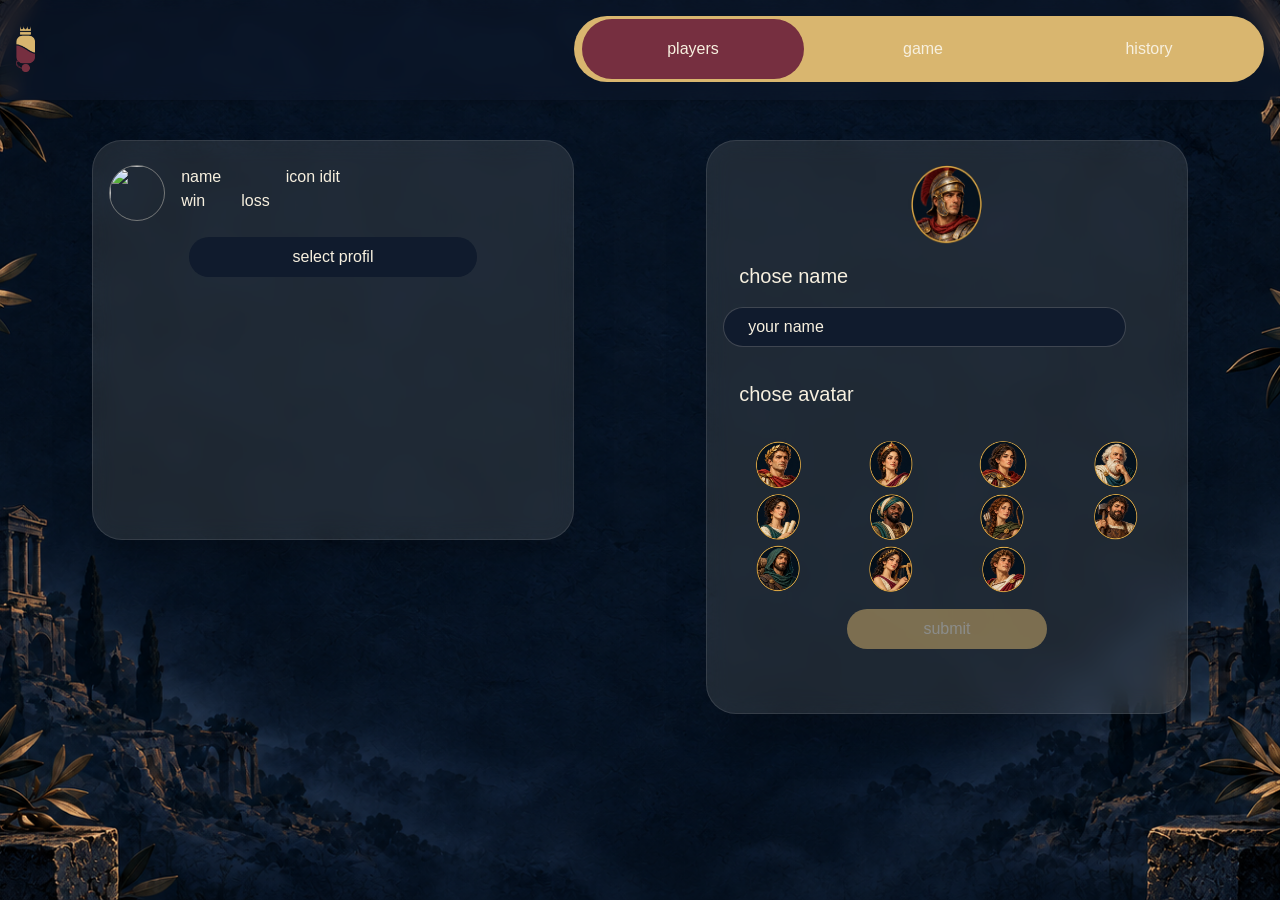
==== index.html @ c1ffbaa2 "feat/ submit active and desactive (add regix and valid form rulse Fixes #4)" ====
<!DOCTYPE html>
<html lang="en">

<head>
    <meta charset="UTF-8">
    <meta name="viewport" content="width=device-width, initial-scale=1.0">
    <title>EXE</title>
    <link href="./src/output.css" rel="stylesheet">
</head>

<body class="lg:bg-[url('/img/bg.png')]  bg-[url('/img/bgm.png')] min-h-screen bg-cover bg-center bg-no-repeat  ">
    <!-- <img src="./img/bg.png" alt=""> -->
    <!-- haider -->
    <header class="top-0 sticky z-50 ">
        <div class="bg-background/40  backdrop-blur border-white/20 shadow-lg w-full h-[70px] lg:h-[100px] pt-4 px-4 rounded-[10px]">
            <div class="mx-auto flex max-w-7xl flex-row items-center justify-center lg:justify-between  ">
                <img src="img/logo.png" width="19px">
                <nav
                    class=" hidden lg:flex  flex flex-row  w-[690px] h-[66px] bg-gold  rounded-full justify-between px-1 gap-1 text-cremi ">
                    <div class=" flex w-[222px] mx-auto   h-[60px]   my-auto bg-grouna rounded-full  ">
                        <p class="my-auto mx-auto  "> players </p>
                    </div>
                    <div class=" flex w-[222px] h-[60px]   my-auto   ">
                        <h1 class="my-auto mx-auto  "> game </h1>
                    </div>

                    <div class=" flex  w-[222px] h-[60px]   my-auto    ">
                        <h1 class="my-auto mx-auto  "> history </h1>

                    </div>
                </nav>

            </div>
        </div>
    </header>
    <!---------------------------------   nav mobile  ------------------------ -->
    <nav class="pt-4">
        <div
            class=" lg:hidden  flex flex-row   w-[90%] h-[66px]  bg-gold  rounded-full justify-between  mx-auto px-1 gap-1 text-cremi  ">

            <div class=" flex w-[32.17%] mx-auto   h-[60px]   my-auto   my-auto  bg-grouna rounded-full   ">
                <p class="my-auto mx-auto  "> players </p>
            </div>
            <div class=" flex w-[32.17%] h-[60px] ">
                <h1 class="my-auto mx-auto  "> game </h1>
            </div>

            <div class=" flex  w-[32.17%] h-[60px]   my-auto    ">
                <h1 class="my-auto mx-auto  "> history </h1>

            </div>
        </div>
    </nav>
    <main>



        <!-------------------------------  form and profiles ------------------->

       
        <div id="profile" class="grid grid-cols-1 lg:grid-cols-2 w-[95%] justify-items-center  mx-auto  pt-6 gap-3 ">
               <!-- -----------------------------profiles---------------------------- -->
                
               <div id="list_profile" class=" w-[80%] h-100   bg-cremi/10  backdrop-blur-md border border-white/10 border-shadow-lg shadow-2xl rounded-[30px] ">
                <article  id="profile-1">
                <div class="flex flex-row "> 
                    <div id="profile1" class="flex  justify-center px-4  pt-6 ">
                        <img src="#" class="w-14 h-14 rounded-full border border-cremi/40  ">
                        <div class=" text-cremi px-4">
                            <p id="profile_name"  class="">name</p>
                       

                            <div class="flex flex-wrap gap-9 ">
                                <button class=" ">win </button>
                                <button class="" >loss</button>
                            </div>

                        </div>
                        <div>
                            <button class="text-cremi">icon idit</button>
                        </div> 
                </div>
                   

                </div>
                <div class="pt-4">
                <div class="bg-background  flex flex-wrap justify-center text-cremi rounded-full w-[60%] h-10 mx-auto ">
                     <button data-id="profile1" >select profil</button>
                   </div>
                </div>
            </article>

               </div>
                <!------------------------------- adddd ------------------->
           
                <div  id="creation_profile"  class="  w-[80%]    bg-cremi/10  backdrop-blur-md border border-white/10 border-shadow-lg shadow-2xl  px-4 rounded-[30px] ">
                    <div id="img-plus" class="flex  justify-center  pt-6 ">
                        <img src="./img/avatar/avatar4.png" class="w-20 h-20 rounded-full ">
                    </div>
                    <div class="text-cremi text-bold text-[20px] px-4 pt-4">
                        <h1>chose name</h1>
                    </div>
                    <form>
                    <div id="form_creation" class="flex flex-col text-cremi pt-4 gap-4   ">
                        <div id="input_name" >
                        <input data-type="name" placeholder="your name "
                            class="border border-cremi/20 rounded-full  w-[90%] h-[40px] bg-background    px-6 ">
                            <p id="name_error_msg" class="text-red-400 px-6 "></p>
                        </div>
                   
                    <div class="text-cremi text-bold text-[20px] px-4 pt-4">
                        <h1>chose avatar</h1>
                    </div>
                 
                    <div id="icon" class=" grid  grid-cols-4 gap-1 pt-4 justify-items-center ">
                        <div data-imag="avatar1" >
                            <img src="./img/avatar/avatar 1.png" class="w-12 h-12 rounded-full   ">

                        </div>
                        <div  data-imag="avatar2" >
                            <img src="./img/avatar/avatar2.png" class="w-12 h-12 rounded-full   ">

                        </div>
                        <div  data-imag="avatar3">
                            <img src="./img/avatar/avatar3.png" class="w-12 h-12 rounded-full   ">

                        </div>
                        <div  data-imag="avatar4">
                            <img src="./img/avatar/avatar5.png" class="w-12 h-12 rounded-full   ">

                        </div>
                        <div  data-imag="avatar5">
                            <img  src="./img/avatar/avatar6.png" class="w-12 h-12 rounded-full   ">

                        </div>
                        <div  data-imag="avatar6">
                            <img src="./img/avatar/avatar7.png" class="w-12 h-12 rounded-full  ">

                        </div>
                        <div  data-imag="avatar7">
                            <img src="./img/avatar/avatar8.png" class="w-12 h-12 rounded-full   ">

                        </div>
                        <div  data-imag="avatar8">
                            <img src="./img/avatar/avatar9.png" class="w-12 h-12 rounded-full   ">

                        </div>
                        <div  data-imag="avatar9">
                            <img src="./img/avatar/avatar10.png" class="w-12 h-12 rounded-full   ">

                        </div>
                        <div  data-imag="avatar10">
                            <img src="./img/avatar/avatar11.png" class="w-12 h-12 rounded-full   ">

                        </div>
                        <div   data-imag="avatar12">
                            <img src="./img/avatar/avatar12.png" class="w-12 h-12 rounded-full   ">

                        </div>
                        </div>
                    
                         <button type="submit"  id ='submit_format_criation' disabled class="  bg-gold  w-[200px] h-10  text-cremi rounded-full  mx-auto  disabled:opacity-50 disabled:cursor-not-allowed " > submit</button>
                            </div>
                        </form>

                        <div class=" h-16 "> </div>
                    </div>
                </div>
             <script type="module" src="./main.js" ></script>
            
           
             
            











        </div>
        
























        </main>

</body>

</html>
---- src/output.css ----
/*! tailwindcss v4.3.3 | MIT License | https://tailwindcss.com */
@layer properties;
@layer theme, base, components, utilities;
@layer theme {
  :root, :host {
    --font-sans: -apple-system, BlinkMacSystemFont, "Segoe UI", Roboto, "Helvetica Neue",
      "Noto Sans", Arial, sans-serif, "Apple Color Emoji", "Segoe UI Emoji",
      "Segoe UI Symbol", "Noto Color Emoji";
    --font-mono: ui-monospace, SFMono-Regular, Menlo, Monaco, Consolas, "Liberation Mono",
      "Courier New", monospace;
    --color-red-400: oklch(70.4% 0.191 22.216);
    --color-white: #fff;
    --spacing: 0.25rem;
    --container-7xl: 80rem;
    --blur-md: 12px;
    --default-font-family: var(--font-sans);
    --default-mono-font-family: var(--font-mono);
    --color-background: #101B2D;
    --color-gold: #D9B66F;
    --color-cremi: #F7F0DF;
    --color-grouna: #762F40;
  }
}
@layer base {
  *, ::after, ::before, ::backdrop, ::file-selector-button {
    box-sizing: border-box;
    margin: 0;
    padding: 0;
    border: 0 solid;
  }
  html, :host {
    line-height: 1.5;
    -webkit-text-size-adjust: 100%;
    tab-size: 4;
    font-family: var(--default-font-family, -apple-system, BlinkMacSystemFont, "Segoe UI", Roboto, "Helvetica Neue", "Noto Sans", Arial, sans-serif, "Apple Color Emoji", "Segoe UI Emoji", "Segoe UI Symbol", "Noto Color Emoji");
    font-feature-settings: var(--default-font-feature-settings, normal);
    font-variation-settings: var(--default-font-variation-settings, normal);
    -webkit-tap-highlight-color: transparent;
  }
  hr {
    height: 0;
    color: inherit;
    border-top-width: 1px;
  }
  abbr:where([title]) {
    -webkit-text-decoration: underline dotted;
    text-decoration: underline dotted;
  }
  h1, h2, h3, h4, h5, h6 {
    font-size: inherit;
    font-weight: inherit;
  }
  a {
    color: inherit;
    -webkit-text-decoration: inherit;
    text-decoration: inherit;
  }
  b, strong {
    font-weight: bolder;
  }
  code, kbd, samp, pre {
    font-family: var(--default-mono-font-family, ui-monospace, SFMono-Regular, Menlo, Monaco, Consolas, "Liberation Mono", "Courier New", monospace);
    font-feature-settings: var(--default-mono-font-feature-settings, normal);
    font-variation-settings: var(--default-mono-font-variation-settings, normal);
    font-size: 1em;
  }
  small {
    font-size: 80%;
  }
  sub, sup {
    font-size: 75%;
    line-height: 0;
    position: relative;
    vertical-align: baseline;
  }
  sub {
    bottom: -0.25em;
  }
  sup {
    top: -0.5em;
  }
  table {
    text-indent: 0;
    border-color: inherit;
    border-collapse: collapse;
  }
  :-moz-focusring:where(:not(iframe)) {
    outline: auto;
  }
  progress {
    vertical-align: baseline;
  }
  summary {
    display: list-item;
  }
  ol, ul, menu {
    list-style: none;
  }
  img, svg, video, canvas, audio, iframe, embed, object {
    display: block;
    vertical-align: middle;
  }
  img, video {
    max-width: 100%;
    height: auto;
  }
  button, input, select, optgroup, textarea, ::file-selector-button {
    font: inherit;
    font-feature-settings: inherit;
    font-variation-settings: inherit;
    letter-spacing: inherit;
    color: inherit;
    border-radius: 0;
    background-color: transparent;
    opacity: 1;
  }
  :where(select:is([multiple], [size])) optgroup {
    font-weight: bolder;
  }
  :where(select:is([multiple], [size])) optgroup option {
    padding-inline-start: 20px;
  }
  ::file-selector-button {
    margin-inline-end: 4px;
  }
  ::placeholder {
    opacity: 1;
  }
  @supports (not (-webkit-appearance: -apple-pay-button))  or (contain-intrinsic-size: 1px) {
    ::placeholder {
      color: currentcolor;
      @supports (color: color-mix(in lab, red, red)) {
        color: color-mix(in oklab, currentcolor 50%, transparent);
      }
    }
  }
  textarea {
    resize: vertical;
  }
  ::-webkit-search-decoration {
    -webkit-appearance: none;
  }
  ::-webkit-date-and-time-value {
    min-height: 1lh;
    text-align: inherit;
  }
  ::-webkit-datetime-edit {
    display: inline-flex;
  }
  ::-webkit-datetime-edit-fields-wrapper {
    padding: 0;
  }
  ::-webkit-datetime-edit, ::-webkit-datetime-edit-year-field, ::-webkit-datetime-edit-month-field, ::-webkit-datetime-edit-day-field, ::-webkit-datetime-edit-hour-field, ::-webkit-datetime-edit-minute-field, ::-webkit-datetime-edit-second-field, ::-webkit-datetime-edit-millisecond-field, ::-webkit-datetime-edit-meridiem-field {
    padding-block: 0;
  }
  ::-webkit-calendar-picker-indicator {
    line-height: 1;
  }
  :-moz-ui-invalid {
    box-shadow: none;
  }
  button, input:where([type="button"], [type="reset"], [type="submit"]), ::file-selector-button {
    appearance: button;
  }
  ::-webkit-inner-spin-button, ::-webkit-outer-spin-button {
    height: auto;
  }
  [hidden]:where(:not([hidden="until-found"])) {
    display: none !important;
  }
}
@layer utilities {
  .relative {
    position: relative;
  }
  .sticky {
    position: sticky;
  }
  .top-0 {
    top: 0px;
  }
  .z-50 {
    z-index: 50;
  }
  .m-auto {
    margin: auto;
  }
  .mx-auto {
    margin-inline: auto;
  }
  .my-auto {
    margin-block: auto;
  }
  .block {
    display: block;
  }
  .flex {
    display: flex;
  }
  .grid {
    display: grid;
  }
  .hidden {
    display: none;
  }
  .table {
    display: table;
  }
  .h-2 {
    height: calc(var(--spacing) * 2);
  }
  .h-10 {
    height: calc(var(--spacing) * 10);
  }
  .h-12 {
    height: calc(var(--spacing) * 12);
  }
  .h-13 {
    height: calc(var(--spacing) * 13);
  }
  .h-14 {
    height: calc(var(--spacing) * 14);
  }
  .h-15 {
    height: calc(var(--spacing) * 15);
  }
  .h-16 {
    height: calc(var(--spacing) * 16);
  }
  .h-20 {
    height: calc(var(--spacing) * 20);
  }
  .h-100 {
    height: calc(var(--spacing) * 100);
  }
  .h-\[6px\] {
    height: 6px;
  }
  .h-\[40px\] {
    height: 40px;
  }
  .h-\[60px\] {
    height: 60px;
  }
  .h-\[66px\] {
    height: 66px;
  }
  .h-\[70px\] {
    height: 70px;
  }
  .h-\[90\] {
    height: 90;
  }
  .h-\[90px\] {
    height: 90px;
  }
  .h-\[100\%\] {
    height: 100%;
  }
  .h-\[100\] {
    height: 100;
  }
  .h-\[100px\] {
    height: 100px;
  }
  .h-\[123px\] {
    height: 123px;
  }
  .h-\[px\] {
    height: px;
  }
  .min-h-\[40\%\] {
    min-height: 40%;
  }
  .min-h-\[40\] {
    min-height: 40;
  }
  .min-h-screen {
    min-height: 100vh;
  }
  .w-2 {
    width: calc(var(--spacing) * 2);
  }
  .w-3 {
    width: calc(var(--spacing) * 3);
  }
  .w-10 {
    width: calc(var(--spacing) * 10);
  }
  .w-12 {
    width: calc(var(--spacing) * 12);
  }
  .w-14 {
    width: calc(var(--spacing) * 14);
  }
  .w-20 {
    width: calc(var(--spacing) * 20);
  }
  .w-\[\%\] {
    width: %;
  }
  .w-\[2px\] {
    width: 2px;
  }
  .w-\[3px\] {
    width: 3px;
  }
  .w-\[9\%\] {
    width: 9%;
  }
  .w-\[9px\] {
    width: 9px;
  }
  .w-\[22px\] {
    width: 22px;
  }
  .w-\[23\.88\%\] {
    width: 23.88%;
  }
  .w-\[23\.88\] {
    width: 23.88;
  }
  .w-\[23\.88p\] {
    width: 23.88p;
  }
  .w-\[23\.88px\] {
    width: 23.88px;
  }
  .w-\[23\.px\] {
    width: 23.px;
  }
  .w-\[23px\] {
    width: 23px;
  }
  .w-\[32\,17\%\] {
    width: 32,17%;
  }
  .w-\[32\,17\\5\] {
    width: 32,17\5;
  }
  .w-\[32\,17px\] {
    width: 32,17px;
  }
  .w-\[32\,px\] {
    width: 32,px;
  }
  .w-\[32\.17\%\] {
    width: 32.17%;
  }
  .w-\[32px\] {
    width: 32px;
  }
  .w-\[60\%\] {
    width: 60%;
  }
  .w-\[60\] {
    width: 60;
  }
  .w-\[64\%\] {
    width: 64%;
  }
  .w-\[64\] {
    width: 64;
  }
  .w-\[70px\] {
    width: 70px;
  }
  .w-\[80\%\] {
    width: 80%;
  }
  .w-\[90\%\] {
    width: 90%;
  }
  .w-\[90\] {
    width: 90;
  }
  .w-\[90px\] {
    width: 90px;
  }
  .w-\[90x\] {
    width: 90x;
  }
  .w-\[95\%\] {
    width: 95%;
  }
  .w-\[95\] {
    width: 95;
  }
  .w-\[98\%\] {
    width: 98%;
  }
  .w-\[98\] {
    width: 98;
  }
  .w-\[98px\] {
    width: 98px;
  }
  .w-\[99\%\] {
    width: 99%;
  }
  .w-\[100px\] {
    width: 100px;
  }
  .w-\[200px\] {
    width: 200px;
  }
  .w-\[222px\] {
    width: 222px;
  }
  .w-\[225px\] {
    width: 225px;
  }
  .w-\[230px\] {
    width: 230px;
  }
  .w-\[300px\] {
    width: 300px;
  }
  .w-\[690px\] {
    width: 690px;
  }
  .w-\[900px\] {
    width: 900px;
  }
  .w-\[px\] {
    width: px;
  }
  .w-\[٣٥px\] {
    width: ٣٥px;
  }
  .w-full {
    width: 100%;
  }
  .w-px {
    width: 1px;
  }
  .max-w-7xl {
    max-width: var(--container-7xl);
  }
  .border-collapse {
    border-collapse: collapse;
  }
  .-translate-1 {
    --tw-translate-x: calc(var(--spacing) * -1);
    --tw-translate-y: calc(var(--spacing) * -1);
    translate: var(--tw-translate-x) var(--tw-translate-y);
  }
  .-translate-1\/2 {
    --tw-translate-x: calc(calc(1 / 2 * 100%) * -1);
    --tw-translate-y: calc(calc(1 / 2 * 100%) * -1);
    translate: var(--tw-translate-x) var(--tw-translate-y);
  }
  .-translate-1\/3 {
    --tw-translate-x: calc(calc(1 / 3 * 100%) * -1);
    --tw-translate-y: calc(calc(1 / 3 * 100%) * -1);
    translate: var(--tw-translate-x) var(--tw-translate-y);
  }
  .resize {
    resize: both;
  }
  .grid-cols-1 {
    grid-template-columns: repeat(1, minmax(0, 1fr));
  }
  .grid-cols-2 {
    grid-template-columns: repeat(2, minmax(0, 1fr));
  }
  .grid-cols-4 {
    grid-template-columns: repeat(4, minmax(0, 1fr));
  }
  .grid-cols-5 {
    grid-template-columns: repeat(5, minmax(0, 1fr));
  }
  .flex-col {
    flex-direction: column;
  }
  .flex-row {
    flex-direction: row;
  }
  .flex-wrap {
    flex-wrap: wrap;
  }
  .items-center {
    align-items: center;
  }
  .justify-between {
    justify-content: space-between;
  }
  .justify-center {
    justify-content: center;
  }
  .justify-items-center {
    justify-items: center;
  }
  .gap-1 {
    gap: var(--spacing);
  }
  .gap-2 {
    gap: calc(var(--spacing) * 2);
  }
  .gap-3 {
    gap: calc(var(--spacing) * 3);
  }
  .gap-4 {
    gap: calc(var(--spacing) * 4);
  }
  .gap-6 {
    gap: calc(var(--spacing) * 6);
  }
  .gap-8 {
    gap: calc(var(--spacing) * 8);
  }
  .gap-9 {
    gap: calc(var(--spacing) * 9);
  }
  .gap-12 {
    gap: calc(var(--spacing) * 12);
  }
  .gap-16 {
    gap: calc(var(--spacing) * 16);
  }
  .gap-23 {
    gap: calc(var(--spacing) * 23);
  }
  .gap-88 {
    gap: calc(var(--spacing) * 88);
  }
  .overflow-hidden {
    overflow: hidden;
  }
  .rounded {
    border-radius: 0.25rem;
  }
  .rounded-\[10px\] {
    border-radius: 10px;
  }
  .rounded-\[30px\] {
    border-radius: 30px;
  }
  .rounded-full {
    border-radius: calc(infinity * 1px);
  }
  .border {
    border-style: var(--tw-border-style);
    border-width: 1px;
  }
  .border-s {
    border-inline-start-style: var(--tw-border-style);
    border-inline-start-width: 1px;
  }
  .border-cremi {
    border-color: var(--color-cremi);
  }
  .border-cremi\/20 {
    border-color: color-mix(in srgb, #F7F0DF 20%, transparent);
    @supports (color: color-mix(in lab, red, red)) {
      border-color: color-mix(in oklab, var(--color-cremi) 20%, transparent);
    }
  }
  .border-cremi\/40 {
    border-color: color-mix(in srgb, #F7F0DF 40%, transparent);
    @supports (color: color-mix(in lab, red, red)) {
      border-color: color-mix(in oklab, var(--color-cremi) 40%, transparent);
    }
  }
  .border-white {
    border-color: var(--color-white);
  }
  .border-white\/10 {
    border-color: color-mix(in srgb, #fff 10%, transparent);
    @supports (color: color-mix(in lab, red, red)) {
      border-color: color-mix(in oklab, var(--color-white) 10%, transparent);
    }
  }
  .border-white\/20 {
    border-color: color-mix(in srgb, #fff 20%, transparent);
    @supports (color: color-mix(in lab, red, red)) {
      border-color: color-mix(in oklab, var(--color-white) 20%, transparent);
    }
  }
  .border-white\/40 {
    border-color: color-mix(in srgb, #fff 40%, transparent);
    @supports (color: color-mix(in lab, red, red)) {
      border-color: color-mix(in oklab, var(--color-white) 40%, transparent);
    }
  }
  .border-white\/70 {
    border-color: color-mix(in srgb, #fff 70%, transparent);
    @supports (color: color-mix(in lab, red, red)) {
      border-color: color-mix(in oklab, var(--color-white) 70%, transparent);
    }
  }
  .bg-\[url\] {
    background-color: url;
  }
  .bg-background {
    background-color: var(--color-background);
  }
  .bg-background\/0 {
    background-color: color-mix(in srgb, #101B2D 0%, transparent);
    @supports (color: color-mix(in lab, red, red)) {
      background-color: color-mix(in oklab, var(--color-background) 0%, transparent);
    }
  }
  .bg-background\/10 {
    background-color: color-mix(in srgb, #101B2D 10%, transparent);
    @supports (color: color-mix(in lab, red, red)) {
      background-color: color-mix(in oklab, var(--color-background) 10%, transparent);
    }
  }
  .bg-background\/40 {
    background-color: color-mix(in srgb, #101B2D 40%, transparent);
    @supports (color: color-mix(in lab, red, red)) {
      background-color: color-mix(in oklab, var(--color-background) 40%, transparent);
    }
  }
  .bg-background\/60 {
    background-color: color-mix(in srgb, #101B2D 60%, transparent);
    @supports (color: color-mix(in lab, red, red)) {
      background-color: color-mix(in oklab, var(--color-background) 60%, transparent);
    }
  }
  .bg-background\/80 {
    background-color: color-mix(in srgb, #101B2D 80%, transparent);
    @supports (color: color-mix(in lab, red, red)) {
      background-color: color-mix(in oklab, var(--color-background) 80%, transparent);
    }
  }
  .bg-background\/90 {
    background-color: color-mix(in srgb, #101B2D 90%, transparent);
    @supports (color: color-mix(in lab, red, red)) {
      background-color: color-mix(in oklab, var(--color-background) 90%, transparent);
    }
  }
  .bg-cremi {
    background-color: var(--color-cremi);
  }
  .bg-cremi\/0 {
    background-color: color-mix(in srgb, #F7F0DF 0%, transparent);
    @supports (color: color-mix(in lab, red, red)) {
      background-color: color-mix(in oklab, var(--color-cremi) 0%, transparent);
    }
  }
  .bg-cremi\/10 {
    background-color: color-mix(in srgb, #F7F0DF 10%, transparent);
    @supports (color: color-mix(in lab, red, red)) {
      background-color: color-mix(in oklab, var(--color-cremi) 10%, transparent);
    }
  }
  .bg-cremi\/20 {
    background-color: color-mix(in srgb, #F7F0DF 20%, transparent);
    @supports (color: color-mix(in lab, red, red)) {
      background-color: color-mix(in oklab, var(--color-cremi) 20%, transparent);
    }
  }
  .bg-cremi\/30 {
    background-color: color-mix(in srgb, #F7F0DF 30%, transparent);
    @supports (color: color-mix(in lab, red, red)) {
      background-color: color-mix(in oklab, var(--color-cremi) 30%, transparent);
    }
  }
  .bg-cremi\/40 {
    background-color: color-mix(in srgb, #F7F0DF 40%, transparent);
    @supports (color: color-mix(in lab, red, red)) {
      background-color: color-mix(in oklab, var(--color-cremi) 40%, transparent);
    }
  }
  .bg-cremi\/60 {
    background-color: color-mix(in srgb, #F7F0DF 60%, transparent);
    @supports (color: color-mix(in lab, red, red)) {
      background-color: color-mix(in oklab, var(--color-cremi) 60%, transparent);
    }
  }
  .bg-cremi\/80 {
    background-color: color-mix(in srgb, #F7F0DF 80%, transparent);
    @supports (color: color-mix(in lab, red, red)) {
      background-color: color-mix(in oklab, var(--color-cremi) 80%, transparent);
    }
  }
  .bg-gold {
    background-color: var(--color-gold);
  }
  .bg-grouna {
    background-color: var(--color-grouna);
  }
  .bg-\[url\(\'\'\)\] {
    background-image: url('');
  }
  .bg-\[url\(\'\.\'\)\] {
    background-image: url('.');
  }
  .bg-\[url\(\'\.\/\'\)\] {
    background-image: url('./');
  }
  .bg-\[url\(\'\.\/img\'\)\] {
    background-image: url('./img');
  }
  .bg-\[url\(\'\.\/img\/\'\)\] {
    background-image: url('./img/');
  }
  .bg-\[url\(\'\.\/img\/bg\.png\'\)\] {
    background-image: url('./img/bg.png');
  }
  .bg-\[url\(\'\/img\/bg\.png\'\)\] {
    background-image: url('/img/bg.png');
  }
  .bg-\[url\(\'\/img\/bgm\.png\'\)\] {
    background-image: url('/img/bgm.png');
  }
  .bg-\[url\(\'img\/bg\.png\'\)\] {
    background-image: url('img/bg.png');
  }
  .bg-\[url\(\)\] {
    background-image: url();
  }
  .bg-\[url\(\.\)\] {
    background-image: url(.);
  }
  .bg-cover {
    background-size: cover;
  }
  .bg-center {
    background-position: center;
  }
  .bg-no-repeat {
    background-repeat: no-repeat;
  }
  .px-0 {
    padding-inline: 0px;
  }
  .px-1 {
    padding-inline: var(--spacing);
  }
  .px-2 {
    padding-inline: calc(var(--spacing) * 2);
  }
  .px-3 {
    padding-inline: calc(var(--spacing) * 3);
  }
  .px-4 {
    padding-inline: calc(var(--spacing) * 4);
  }
  .px-6 {
    padding-inline: calc(var(--spacing) * 6);
  }
  .px-7 {
    padding-inline: calc(var(--spacing) * 7);
  }
  .px-8 {
    padding-inline: calc(var(--spacing) * 8);
  }
  .px-10 {
    padding-inline: calc(var(--spacing) * 10);
  }
  .px-12 {
    padding-inline: calc(var(--spacing) * 12);
  }
  .px-18 {
    padding-inline: calc(var(--spacing) * 18);
  }
  .px-\[8px\] {
    padding-inline: 8px;
  }
  .px-\[26\] {
    padding-inline: 26;
  }
  .px-\[26px\] {
    padding-inline: 26px;
  }
  .pt-1 {
    padding-top: var(--spacing);
  }
  .pt-2 {
    padding-top: calc(var(--spacing) * 2);
  }
  .pt-4 {
    padding-top: calc(var(--spacing) * 4);
  }
  .pt-6 {
    padding-top: calc(var(--spacing) * 6);
  }
  .pt-8 {
    padding-top: calc(var(--spacing) * 8);
  }
  .pt-18 {
    padding-top: calc(var(--spacing) * 18);
  }
  .pb-2 {
    padding-bottom: calc(var(--spacing) * 2);
  }
  .text-\[12px\] {
    font-size: 12px;
  }
  .text-\[20px\] {
    font-size: 20px;
  }
  .text-\[40px\] {
    font-size: 40px;
  }
  .text-\[40\] {
    color: 40;
  }
  .text-cremi {
    color: var(--color-cremi);
  }
  .text-red-400 {
    color: var(--color-red-400);
  }
  .text-white {
    color: var(--color-white);
  }
  .underline {
    text-decoration-line: underline;
  }
  .shadow-2xl {
    --tw-shadow: 0 25px 50px -12px var(--tw-shadow-color, rgb(0 0 0 / 0.25));
    box-shadow: var(--tw-inset-shadow), var(--tw-inset-ring-shadow), var(--tw-ring-offset-shadow), var(--tw-ring-shadow), var(--tw-shadow);
  }
  .shadow-lg {
    --tw-shadow: 0 10px 15px -3px var(--tw-shadow-color, rgb(0 0 0 / 0.1)), 0 4px 6px -4px var(--tw-shadow-color, rgb(0 0 0 / 0.1));
    box-shadow: var(--tw-inset-shadow), var(--tw-inset-ring-shadow), var(--tw-ring-offset-shadow), var(--tw-ring-shadow), var(--tw-shadow);
  }
  .outline {
    outline-style: var(--tw-outline-style);
    outline-width: 1px;
  }
  .backdrop-blur {
    --tw-backdrop-blur: blur(8px);
    -webkit-backdrop-filter: var(--tw-backdrop-blur,) var(--tw-backdrop-brightness,) var(--tw-backdrop-contrast,) var(--tw-backdrop-grayscale,) var(--tw-backdrop-hue-rotate,) var(--tw-backdrop-invert,) var(--tw-backdrop-opacity,) var(--tw-backdrop-saturate,) var(--tw-backdrop-sepia,);
    backdrop-filter: var(--tw-backdrop-blur,) var(--tw-backdrop-brightness,) var(--tw-backdrop-contrast,) var(--tw-backdrop-grayscale,) var(--tw-backdrop-hue-rotate,) var(--tw-backdrop-invert,) var(--tw-backdrop-opacity,) var(--tw-backdrop-saturate,) var(--tw-backdrop-sepia,);
  }
  .backdrop-blur-md {
    --tw-backdrop-blur: blur(var(--blur-md));
    -webkit-backdrop-filter: var(--tw-backdrop-blur,) var(--tw-backdrop-brightness,) var(--tw-backdrop-contrast,) var(--tw-backdrop-grayscale,) var(--tw-backdrop-hue-rotate,) var(--tw-backdrop-invert,) var(--tw-backdrop-opacity,) var(--tw-backdrop-saturate,) var(--tw-backdrop-sepia,);
    backdrop-filter: var(--tw-backdrop-blur,) var(--tw-backdrop-brightness,) var(--tw-backdrop-contrast,) var(--tw-backdrop-grayscale,) var(--tw-backdrop-hue-rotate,) var(--tw-backdrop-invert,) var(--tw-backdrop-opacity,) var(--tw-backdrop-saturate,) var(--tw-backdrop-sepia,);
  }
  .backdrop-filter {
    -webkit-backdrop-filter: var(--tw-backdrop-blur,) var(--tw-backdrop-brightness,) var(--tw-backdrop-contrast,) var(--tw-backdrop-grayscale,) var(--tw-backdrop-hue-rotate,) var(--tw-backdrop-invert,) var(--tw-backdrop-opacity,) var(--tw-backdrop-saturate,) var(--tw-backdrop-sepia,);
    backdrop-filter: var(--tw-backdrop-blur,) var(--tw-backdrop-brightness,) var(--tw-backdrop-contrast,) var(--tw-backdrop-grayscale,) var(--tw-backdrop-hue-rotate,) var(--tw-backdrop-invert,) var(--tw-backdrop-opacity,) var(--tw-backdrop-saturate,) var(--tw-backdrop-sepia,);
  }
  .disabled\:cursor-not-allowed:disabled {
    cursor: not-allowed;
  }
  .disabled\:opacity-50:disabled {
    opacity: 50%;
  }
  @media (width >= 64rem) {
    .lg\:block {
      display: block;
    }
    .lg\:flex {
      display: flex;
    }
    .lg\:hidden {
      display: none;
    }
    .lg\:h-\[0px\] {
      height: 0px;
    }
    .lg\:h-\[66px\] {
      height: 66px;
    }
    .lg\:h-\[70px\] {
      height: 70px;
    }
    .lg\:h-\[100px\] {
      height: 100px;
    }
    .lg\:w-\[690px\] {
      width: 690px;
    }
    .lg\:grid-cols-1 {
      grid-template-columns: repeat(1, minmax(0, 1fr));
    }
    .lg\:grid-cols-2 {
      grid-template-columns: repeat(2, minmax(0, 1fr));
    }
    .lg\:flex-row {
      flex-direction: row;
    }
    .lg\:justify-between {
      justify-content: space-between;
    }
    .lg\:bg-\[url\(\'\/img\/bg\.png\'\)\] {
      background-image: url('/img/bg.png');
    }
  }
}
@property --tw-translate-x {
  syntax: "*";
  inherits: false;
  initial-value: 0;
}
@property --tw-translate-y {
  syntax: "*";
  inherits: false;
  initial-value: 0;
}
@property --tw-translate-z {
  syntax: "*";
  inherits: false;
  initial-value: 0;
}
@property --tw-border-style {
  syntax: "*";
  inherits: false;
  initial-value: solid;
}
@property --tw-shadow {
  syntax: "*";
  inherits: false;
  initial-value: 0 0 #0000;
}
@property --tw-shadow-color {
  syntax: "*";
  inherits: false;
}
@property --tw-shadow-alpha {
  syntax: "<percentage>";
  inherits: false;
  initial-value: 100%;
}
@property --tw-inset-shadow {
  syntax: "*";
  inherits: false;
  initial-value: 0 0 #0000;
}
@property --tw-inset-shadow-color {
  syntax: "*";
  inherits: false;
}
@property --tw-inset-shadow-alpha {
  syntax: "<percentage>";
  inherits: false;
  initial-value: 100%;
}
@property --tw-ring-color {
  syntax: "*";
  inherits: false;
}
@property --tw-ring-shadow {
  syntax: "*";
  inherits: false;
  initial-value: 0 0 #0000;
}
@property --tw-inset-ring-color {
  syntax: "*";
  inherits: false;
}
@property --tw-inset-ring-shadow {
  syntax: "*";
  inherits: false;
  initial-value: 0 0 #0000;
}
@property --tw-ring-inset {
  syntax: "*";
  inherits: false;
}
@property --tw-ring-offset-width {
  syntax: "<length>";
  inherits: false;
  initial-value: 0px;
}
@property --tw-ring-offset-color {
  syntax: "*";
  inherits: false;
  initial-value: #fff;
}
@property --tw-ring-offset-shadow {
  syntax: "*";
  inherits: false;
  initial-value: 0 0 #0000;
}
@property --tw-outline-style {
  syntax: "*";
  inherits: false;
  initial-value: solid;
}
@property --tw-backdrop-blur {
  syntax: "*";
  inherits: false;
}
@property --tw-backdrop-brightness {
  syntax: "*";
  inherits: false;
}
@property --tw-backdrop-contrast {
  syntax: "*";
  inherits: false;
}
@property --tw-backdrop-grayscale {
  syntax: "*";
  inherits: false;
}
@property --tw-backdrop-hue-rotate {
  syntax: "*";
  inherits: false;
}
@property --tw-backdrop-invert {
  syntax: "*";
  inherits: false;
}
@property --tw-backdrop-opacity {
  syntax: "*";
  inherits: false;
}
@property --tw-backdrop-saturate {
  syntax: "*";
  inherits: false;
}
@property --tw-backdrop-sepia {
  syntax: "*";
  inherits: false;
}
@layer properties {
  @supports ((-webkit-hyphens: none) and (not (margin-trim: inline))) or ((-moz-orient: inline) and (not (color:rgb(from red r g b)))) {
    *, ::before, ::after, ::backdrop {
      --tw-translate-x: 0;
      --tw-translate-y: 0;
      --tw-translate-z: 0;
      --tw-border-style: solid;
      --tw-shadow: 0 0 #0000;
      --tw-shadow-color: initial;
      --tw-shadow-alpha: 100%;
      --tw-inset-shadow: 0 0 #0000;
      --tw-inset-shadow-color: initial;
      --tw-inset-shadow-alpha: 100%;
      --tw-ring-color: initial;
      --tw-ring-shadow: 0 0 #0000;
      --tw-inset-ring-color: initial;
      --tw-inset-ring-shadow: 0 0 #0000;
      --tw-ring-inset: initial;
      --tw-ring-offset-width: 0px;
      --tw-ring-offset-color: #fff;
      --tw-ring-offset-shadow: 0 0 #0000;
      --tw-outline-style: solid;
      --tw-backdrop-blur: initial;
      --tw-backdrop-brightness: initial;
      --tw-backdrop-contrast: initial;
      --tw-backdrop-grayscale: initial;
      --tw-backdrop-hue-rotate: initial;
      --tw-backdrop-invert: initial;
      --tw-backdrop-opacity: initial;
      --tw-backdrop-saturate: initial;
      --tw-backdrop-sepia: initial;
    }
  }
}
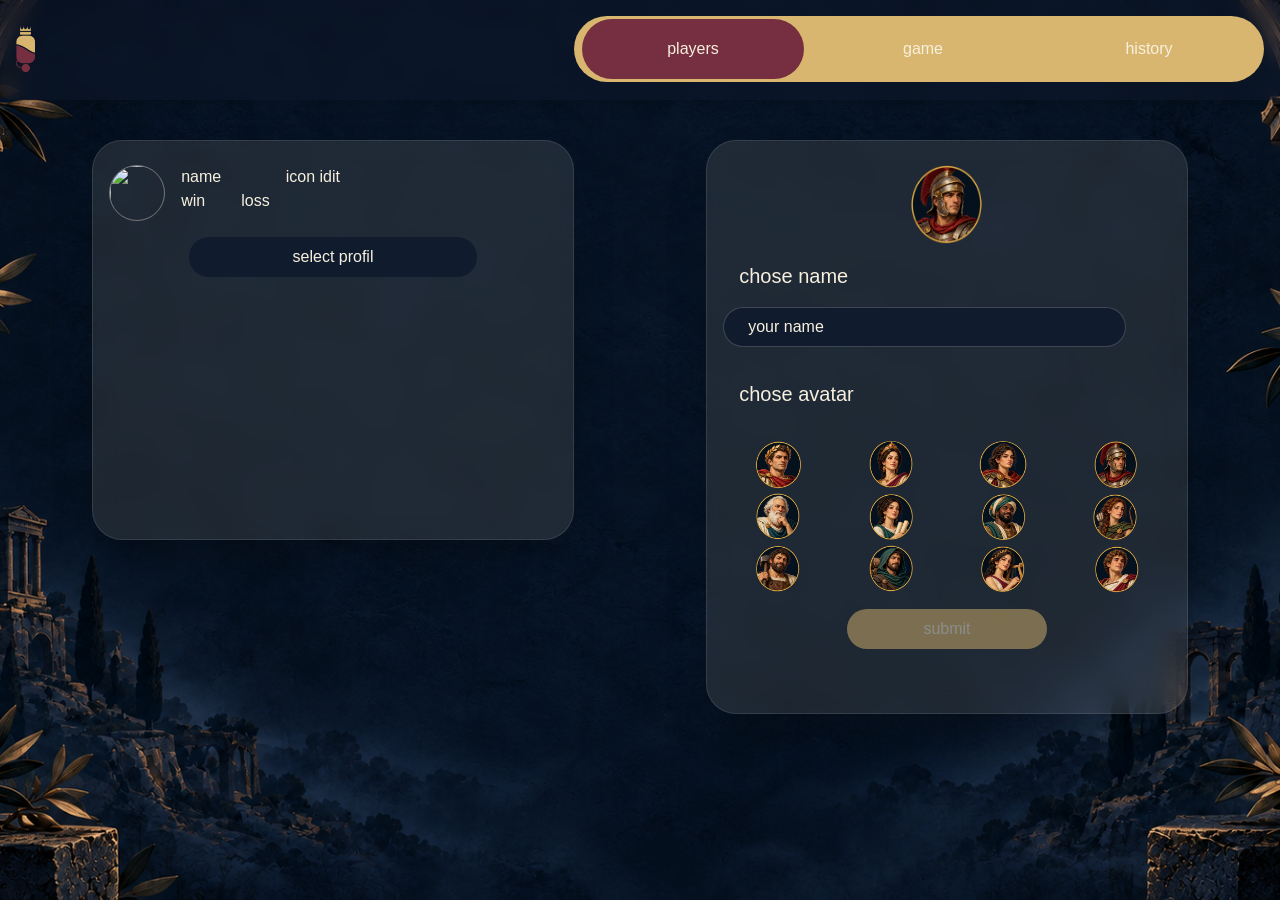
==== commit dfdc416d: "fix buges select avatar" ====
--- a/index.html
+++ b/index.html
@@ -94,8 +94,8 @@
                 <!------------------------------- adddd ------------------->
            
                 <div  id="creation_profile"  class="  w-[80%]    bg-cremi/10  backdrop-blur-md border border-white/10 border-shadow-lg shadow-2xl  px-4 rounded-[30px] ">
-                    <div id="img-plus" class="flex  justify-center  pt-6 ">
-                        <img src="./img/avatar/avatar4.png" class="w-20 h-20 rounded-full ">
+                    <div  class="flex  justify-center  pt-6 ">
+                        <img id="img-plus" src="./img/avatar/avatar4.png" class="w-20 h-20 rounded-full ">
                     </div>
                     <div class="text-cremi text-bold text-[20px] px-4 pt-4">
                         <h1>chose name</h1>
@@ -126,34 +126,38 @@
 
                         </div>
                         <div  data-imag="avatar4">
-                            <img src="./img/avatar/avatar5.png" class="w-12 h-12 rounded-full   ">
+                            <img src="./img/avatar/avatar4.png" class="w-12 h-12 rounded-full   ">
 
                         </div>
                         <div  data-imag="avatar5">
-                            <img  src="./img/avatar/avatar6.png" class="w-12 h-12 rounded-full   ">
+                            <img  src="./img/avatar/avatar5.png" class="w-12 h-12 rounded-full   ">
 
                         </div>
                         <div  data-imag="avatar6">
-                            <img src="./img/avatar/avatar7.png" class="w-12 h-12 rounded-full  ">
+                            <img src="./img/avatar/avatar6.png" class="w-12 h-12 rounded-full  ">
 
                         </div>
                         <div  data-imag="avatar7">
+                            <img src="./img/avatar/avatar7.png" class="w-12 h-12 rounded-full   ">
+
+                        </div>
+                        <div  data-imag="avatar8">
                             <img src="./img/avatar/avatar8.png" class="w-12 h-12 rounded-full   ">
 
                         </div>
-                        <div  data-imag="avatar8">
+                        <div  data-imag="avatar9">
                             <img src="./img/avatar/avatar9.png" class="w-12 h-12 rounded-full   ">
 
                         </div>
-                        <div  data-imag="avatar9">
+                        <div  data-imag="avatar10">
                             <img src="./img/avatar/avatar10.png" class="w-12 h-12 rounded-full   ">
 
                         </div>
-                        <div  data-imag="avatar10">
+                        <div   data-imag="avatar11">
                             <img src="./img/avatar/avatar11.png" class="w-12 h-12 rounded-full   ">
 
                         </div>
-                        <div   data-imag="avatar12">
+                         <div   data-imag="avatar12">
                             <img src="./img/avatar/avatar12.png" class="w-12 h-12 rounded-full   ">
 
                         </div>
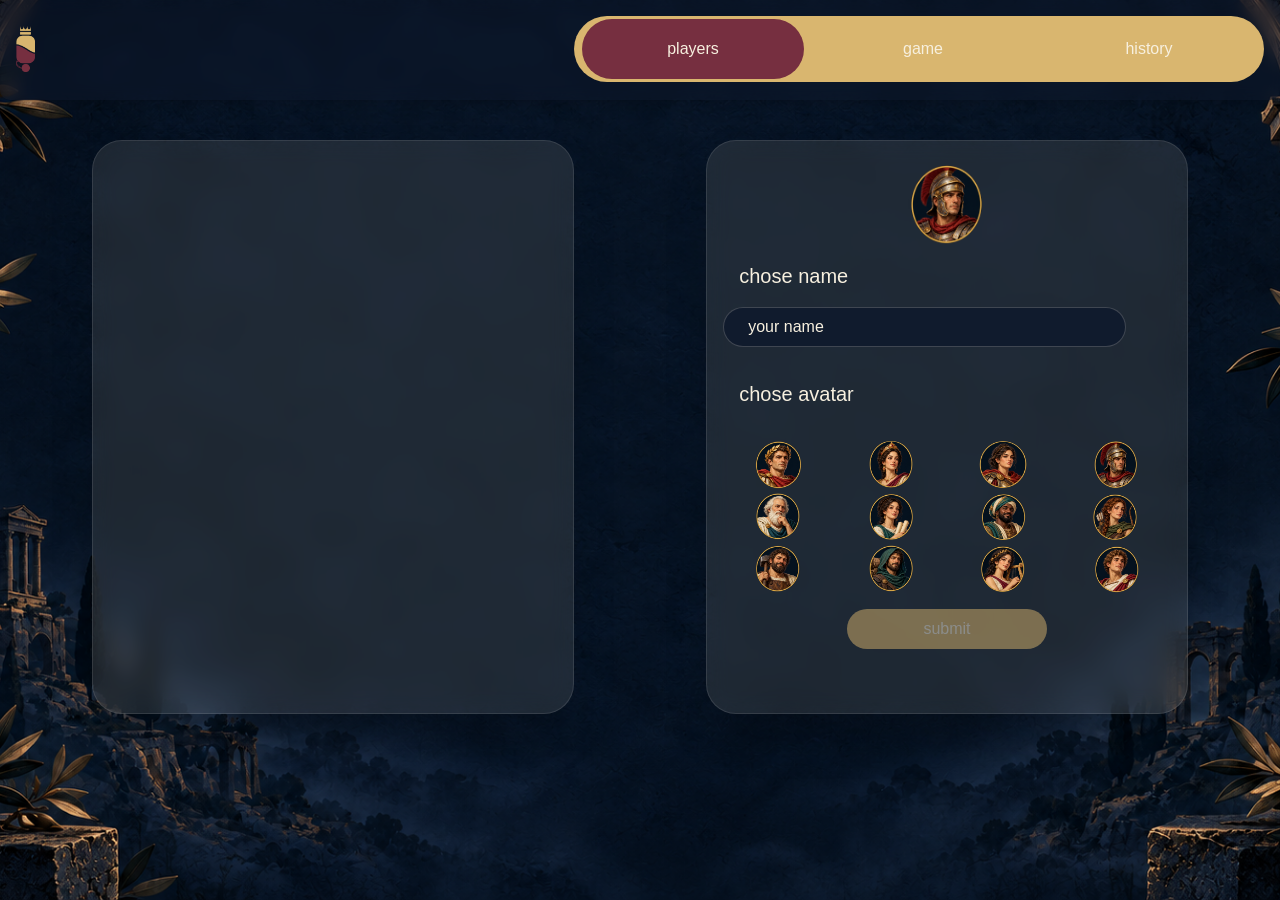
==== commit b296ac23: "affichag + page gae" ====
--- a/index.html
+++ b/index.html
@@ -8,24 +8,24 @@
     <link href="./src/output.css" rel="stylesheet">
 </head>
 
-<body class="lg:bg-[url('/img/bg.png')]  bg-[url('/img/bgm.png')] min-h-screen bg-cover bg-center bg-no-repeat  ">
+<body class="lg:bg-[url('/img/bg.png')]  bg-[url('/img/bgm.png')] min-h-screen bg-cover bg-center   ">
     <!-- <img src="./img/bg.png" alt=""> -->
     <!-- haider -->
     <header class="top-0 sticky z-50 ">
         <div class="bg-background/40  backdrop-blur border-white/20 shadow-lg w-full h-[70px] lg:h-[100px] pt-4 px-4 rounded-[10px]">
             <div class="mx-auto flex max-w-7xl flex-row items-center justify-center lg:justify-between  ">
                 <img src="img/logo.png" width="19px">
-                <nav
-                    class=" hidden lg:flex  flex flex-row  w-[690px] h-[66px] bg-gold  rounded-full justify-between px-1 gap-1 text-cremi ">
-                    <div class=" flex w-[222px] mx-auto   h-[60px]   my-auto bg-grouna rounded-full  ">
-                        <p class="my-auto mx-auto  "> players </p>
-                    </div>
-                    <div class=" flex w-[222px] h-[60px]   my-auto   ">
-                        <h1 class="my-auto mx-auto  "> game </h1>
-                    </div>
-
-                    <div class=" flex  w-[222px] h-[60px]   my-auto    ">
-                        <h1 class="my-auto mx-auto  "> history </h1>
+                <nav 
+                    class="nav_bar hidden lg:flex  flex flex-row  w-[690px] h-[66px] bg-gold  rounded-full justify-between px-1 gap-1 text-cremi ">
+                      <div id="players" class=" flex w-[222px] mx-auto   h-[60px]   my-auto  bg-grouna rounded-full ">
+                        <a href="./index.html" class="my-auto mx-auto   "> players </a>
+                    </div>
+                    <div id="game" class=" flex w-[222px] h-[60px]   my-auto      ">
+                        <a href="./game.html" class="my-auto mx-auto  "> game </a>
+                    </div>
+
+                    <div id="history" class=" flex  w-[222px] h-[60px]   my-auto    ">
+                        <a href="./history.html" class="my-auto mx-auto  "> history </a>
 
                     </div>
                 </nav>
@@ -35,24 +35,24 @@
     </header>
     <!---------------------------------   nav mobile  ------------------------ -->
     <nav class="pt-4">
-        <div
-            class=" lg:hidden  flex flex-row   w-[90%] h-[66px]  bg-gold  rounded-full justify-between  mx-auto px-1 gap-1 text-cremi  ">
-
-            <div class=" flex w-[32.17%] mx-auto   h-[60px]   my-auto   my-auto  bg-grouna rounded-full   ">
-                <p class="my-auto mx-auto  "> players </p>
-            </div>
-            <div class=" flex w-[32.17%] h-[60px] ">
-                <h1 class="my-auto mx-auto  "> game </h1>
-            </div>
-
-            <div class=" flex  w-[32.17%] h-[60px]   my-auto    ">
-                <h1 class="my-auto mx-auto  "> history </h1>
+        <div 
+            class="nav_bar lg:hidden  flex flex-row   w-[90%] h-[66px]  bg-gold  rounded-full justify-between  mx-auto px-1 gap-1 text-cremi  ">
+
+            <div id="players" class=" flex w-[32.17%] mx-auto   h-[60px]   my-auto   my-auto  bg-grouna rounded-full   ">
+                <a href="index.html"  class="my-auto mx-auto  "> players </a>
+            </div>
+            <div id="game" class=" flex w-[32.17%] h-[60px] ">
+                <a href="game.html"  class="my-auto mx-auto  "> game </a>
+            </div>
+
+            <div id="history" class=" flex  w-[32.17%] h-[60px]   my-auto    ">
+                <a href="history.html" class="my-auto mx-auto  "> history </a>
 
             </div>
         </div>
     </nav>
     <main>
-
+    <section id="section_playrs" class="">
 
 
         <!-------------------------------  form and profiles ------------------->
@@ -61,34 +61,10 @@
         <div id="profile" class="grid grid-cols-1 lg:grid-cols-2 w-[95%] justify-items-center  mx-auto  pt-6 gap-3 ">
                <!-- -----------------------------profiles---------------------------- -->
                 
-               <div id="list_profile" class=" w-[80%] h-100   bg-cremi/10  backdrop-blur-md border border-white/10 border-shadow-lg shadow-2xl rounded-[30px] ">
-                <article  id="profile-1">
-                <div class="flex flex-row "> 
-                    <div id="profile1" class="flex  justify-center px-4  pt-6 ">
-                        <img src="#" class="w-14 h-14 rounded-full border border-cremi/40  ">
-                        <div class=" text-cremi px-4">
-                            <p id="profile_name"  class="">name</p>
-                       
-
-                            <div class="flex flex-wrap gap-9 ">
-                                <button class=" ">win </button>
-                                <button class="" >loss</button>
-                            </div>
-
-                        </div>
-                        <div>
-                            <button class="text-cremi">icon idit</button>
-                        </div> 
-                </div>
-                   
-
-                </div>
-                <div class="pt-4">
-                <div class="bg-background  flex flex-wrap justify-center text-cremi rounded-full w-[60%] h-10 mx-auto ">
-                     <button data-id="profile1" >select profil</button>
-                   </div>
-                </div>
-            </article>
+               <div id="list_profile" class=" w-[80%]   bg-cremi/10  backdrop-blur-md border border-white/10 border-shadow-lg shadow-2xl rounded-[30px] ">
+                
+              
+
 
                </div>
                 <!------------------------------- adddd ------------------->
@@ -100,8 +76,8 @@
                     <div class="text-cremi text-bold text-[20px] px-4 pt-4">
                         <h1>chose name</h1>
                     </div>
-                    <form>
-                    <div id="form_creation" class="flex flex-col text-cremi pt-4 gap-4   ">
+                    <form id="form_creation">
+                    <div    class="flex flex-col text-cremi pt-4 gap-4   ">
                         <div id="input_name" >
                         <input data-type="name" placeholder="your name "
                             class="border border-cremi/20 rounded-full  w-[90%] h-[40px] bg-background    px-6 ">
@@ -188,7 +164,26 @@
 
         </div>
         
-
+   </section id="section_game">
+   <section class=" hidden flex flex-col items-center pt-4">
+    <div class=" flex flex-wrap">
+
+    </div>
+     <div class=" w-[96%] h-150 bg-cremi/10  backdrop-blur-md border border-white/10 border-shadow-lg shadow-2xl   rounded-[30px]">
+ 
+     </div>
+
+
+
+
+
+
+
+   </section> 
+   <section   id="section_history" class="hidden flex flex-col items-center pt-4 " >
+
+
+   </section>
 
 
 
--- a/src/output.css
+++ b/src/output.css
@@ -206,6 +206,9 @@
   .table {
     display: table;
   }
+  .h-1 {
+    height: var(--spacing);
+  }
   .h-2 {
     height: calc(var(--spacing) * 2);
   }
@@ -230,12 +233,42 @@
   .h-20 {
     height: calc(var(--spacing) * 20);
   }
+  .h-40 {
+    height: calc(var(--spacing) * 40);
+  }
+  .h-60 {
+    height: calc(var(--spacing) * 60);
+  }
+  .h-70 {
+    height: calc(var(--spacing) * 70);
+  }
+  .h-99 {
+    height: calc(var(--spacing) * 99);
+  }
   .h-100 {
     height: calc(var(--spacing) * 100);
   }
+  .h-120 {
+    height: calc(var(--spacing) * 120);
+  }
+  .h-150 {
+    height: calc(var(--spacing) * 150);
+  }
+  .h-160 {
+    height: calc(var(--spacing) * 160);
+  }
   .h-\[6px\] {
     height: 6px;
   }
+  .h-\[10\] {
+    height: 10;
+  }
+  .h-\[30\%\] {
+    height: 30%;
+  }
+  .h-\[30\] {
+    height: 30;
+  }
   .h-\[40px\] {
     height: 40px;
   }
@@ -245,6 +278,9 @@
   .h-\[66px\] {
     height: 66px;
   }
+  .h-\[70\%\] {
+    height: 70%;
+  }
   .h-\[70px\] {
     height: 70px;
   }
@@ -296,6 +332,9 @@
   .w-20 {
     width: calc(var(--spacing) * 20);
   }
+  .w-80 {
+    width: calc(var(--spacing) * 80);
+  }
   .w-\[\%\] {
     width: %;
   }
@@ -350,6 +389,9 @@
   .w-\[32px\] {
     width: 32px;
   }
+  .w-\[42\%\] {
+    width: 42%;
+  }
   .w-\[60\%\] {
     width: 60%;
   }
@@ -362,12 +404,21 @@
   .w-\[64\] {
     width: 64;
   }
+  .w-\[70\%\] {
+    width: 70%;
+  }
   .w-\[70px\] {
     width: 70px;
   }
   .w-\[80\%\] {
     width: 80%;
   }
+  .w-\[89\%\] {
+    width: 89%;
+  }
+  .w-\[89\] {
+    width: 89;
+  }
   .w-\[90\%\] {
     width: 90%;
   }
@@ -385,6 +436,12 @@
   }
   .w-\[95\] {
     width: 95;
+  }
+  .w-\[96\%\] {
+    width: 96%;
+  }
+  .w-\[96\] {
+    width: 96;
   }
   .w-\[98\%\] {
     width: 98%;
@@ -464,6 +521,9 @@
   .grid-cols-2 {
     grid-template-columns: repeat(2, minmax(0, 1fr));
   }
+  .grid-cols-3 {
+    grid-template-columns: repeat(3, minmax(0, 1fr));
+  }
   .grid-cols-4 {
     grid-template-columns: repeat(4, minmax(0, 1fr));
   }
@@ -532,6 +592,9 @@
   }
   .rounded-\[10px\] {
     border-radius: 10px;
+  }
+  .rounded-\[20px\] {
+    border-radius: 20px;
   }
   .rounded-\[30px\] {
     border-radius: 30px;
@@ -550,6 +613,12 @@
   .border-cremi {
     border-color: var(--color-cremi);
   }
+  .border-cremi\/10 {
+    border-color: color-mix(in srgb, #F7F0DF 10%, transparent);
+    @supports (color: color-mix(in lab, red, red)) {
+      border-color: color-mix(in oklab, var(--color-cremi) 10%, transparent);
+    }
+  }
   .border-cremi\/20 {
     border-color: color-mix(in srgb, #F7F0DF 20%, transparent);
     @supports (color: color-mix(in lab, red, red)) {
@@ -607,12 +676,24 @@
       background-color: color-mix(in oklab, var(--color-background) 10%, transparent);
     }
   }
+  .bg-background\/20 {
+    background-color: color-mix(in srgb, #101B2D 20%, transparent);
+    @supports (color: color-mix(in lab, red, red)) {
+      background-color: color-mix(in oklab, var(--color-background) 20%, transparent);
+    }
+  }
   .bg-background\/40 {
     background-color: color-mix(in srgb, #101B2D 40%, transparent);
     @supports (color: color-mix(in lab, red, red)) {
       background-color: color-mix(in oklab, var(--color-background) 40%, transparent);
     }
   }
+  .bg-background\/50 {
+    background-color: color-mix(in srgb, #101B2D 50%, transparent);
+    @supports (color: color-mix(in lab, red, red)) {
+      background-color: color-mix(in oklab, var(--color-background) 50%, transparent);
+    }
+  }
   .bg-background\/60 {
     background-color: color-mix(in srgb, #101B2D 60%, transparent);
     @supports (color: color-mix(in lab, red, red)) {
@@ -631,6 +712,12 @@
       background-color: color-mix(in oklab, var(--color-background) 90%, transparent);
     }
   }
+  .bg-background\/150 {
+    background-color: color-mix(in srgb, #101B2D 150%, transparent);
+    @supports (color: color-mix(in lab, red, red)) {
+      background-color: color-mix(in oklab, var(--color-background) 150%, transparent);
+    }
+  }
   .bg-cremi {
     background-color: var(--color-cremi);
   }
@@ -679,6 +766,12 @@
   .bg-gold {
     background-color: var(--color-gold);
   }
+  .bg-gold\/40 {
+    background-color: color-mix(in srgb, #D9B66F 40%, transparent);
+    @supports (color: color-mix(in lab, red, red)) {
+      background-color: color-mix(in oklab, var(--color-gold) 40%, transparent);
+    }
+  }
   .bg-grouna {
     background-color: var(--color-grouna);
   }
@@ -810,6 +903,10 @@
   }
   .underline {
     text-decoration-line: underline;
+  }
+  .shadow {
+    --tw-shadow: 0 1px 3px 0 var(--tw-shadow-color, rgb(0 0 0 / 0.1)), 0 1px 2px -1px var(--tw-shadow-color, rgb(0 0 0 / 0.1));
+    box-shadow: var(--tw-inset-shadow), var(--tw-inset-ring-shadow), var(--tw-ring-offset-shadow), var(--tw-ring-shadow), var(--tw-shadow);
   }
   .shadow-2xl {
     --tw-shadow: 0 25px 50px -12px var(--tw-shadow-color, rgb(0 0 0 / 0.25));
@@ -822,6 +919,9 @@
   .outline {
     outline-style: var(--tw-outline-style);
     outline-width: 1px;
+  }
+  .filter {
+    filter: var(--tw-blur,) var(--tw-brightness,) var(--tw-contrast,) var(--tw-grayscale,) var(--tw-hue-rotate,) var(--tw-invert,) var(--tw-saturate,) var(--tw-sepia,) var(--tw-drop-shadow,);
   }
   .backdrop-blur {
     --tw-backdrop-blur: blur(8px);
@@ -974,6 +1074,59 @@
   syntax: "*";
   inherits: false;
   initial-value: solid;
+}
+@property --tw-blur {
+  syntax: "*";
+  inherits: false;
+}
+@property --tw-brightness {
+  syntax: "*";
+  inherits: false;
+}
+@property --tw-contrast {
+  syntax: "*";
+  inherits: false;
+}
+@property --tw-grayscale {
+  syntax: "*";
+  inherits: false;
+}
+@property --tw-hue-rotate {
+  syntax: "*";
+  inherits: false;
+}
+@property --tw-invert {
+  syntax: "*";
+  inherits: false;
+}
+@property --tw-opacity {
+  syntax: "*";
+  inherits: false;
+}
+@property --tw-saturate {
+  syntax: "*";
+  inherits: false;
+}
+@property --tw-sepia {
+  syntax: "*";
+  inherits: false;
+}
+@property --tw-drop-shadow {
+  syntax: "*";
+  inherits: false;
+}
+@property --tw-drop-shadow-color {
+  syntax: "*";
+  inherits: false;
+}
+@property --tw-drop-shadow-alpha {
+  syntax: "<percentage>";
+  inherits: false;
+  initial-value: 100%;
+}
+@property --tw-drop-shadow-size {
+  syntax: "*";
+  inherits: false;
 }
 @property --tw-backdrop-blur {
   syntax: "*";
@@ -1033,6 +1186,19 @@
       --tw-ring-offset-color: #fff;
       --tw-ring-offset-shadow: 0 0 #0000;
       --tw-outline-style: solid;
+      --tw-blur: initial;
+      --tw-brightness: initial;
+      --tw-contrast: initial;
+      --tw-grayscale: initial;
+      --tw-hue-rotate: initial;
+      --tw-invert: initial;
+      --tw-opacity: initial;
+      --tw-saturate: initial;
+      --tw-sepia: initial;
+      --tw-drop-shadow: initial;
+      --tw-drop-shadow-color: initial;
+      --tw-drop-shadow-alpha: 100%;
+      --tw-drop-shadow-size: initial;
       --tw-backdrop-blur: initial;
       --tw-backdrop-brightness: initial;
       --tw-backdrop-contrast: initial;
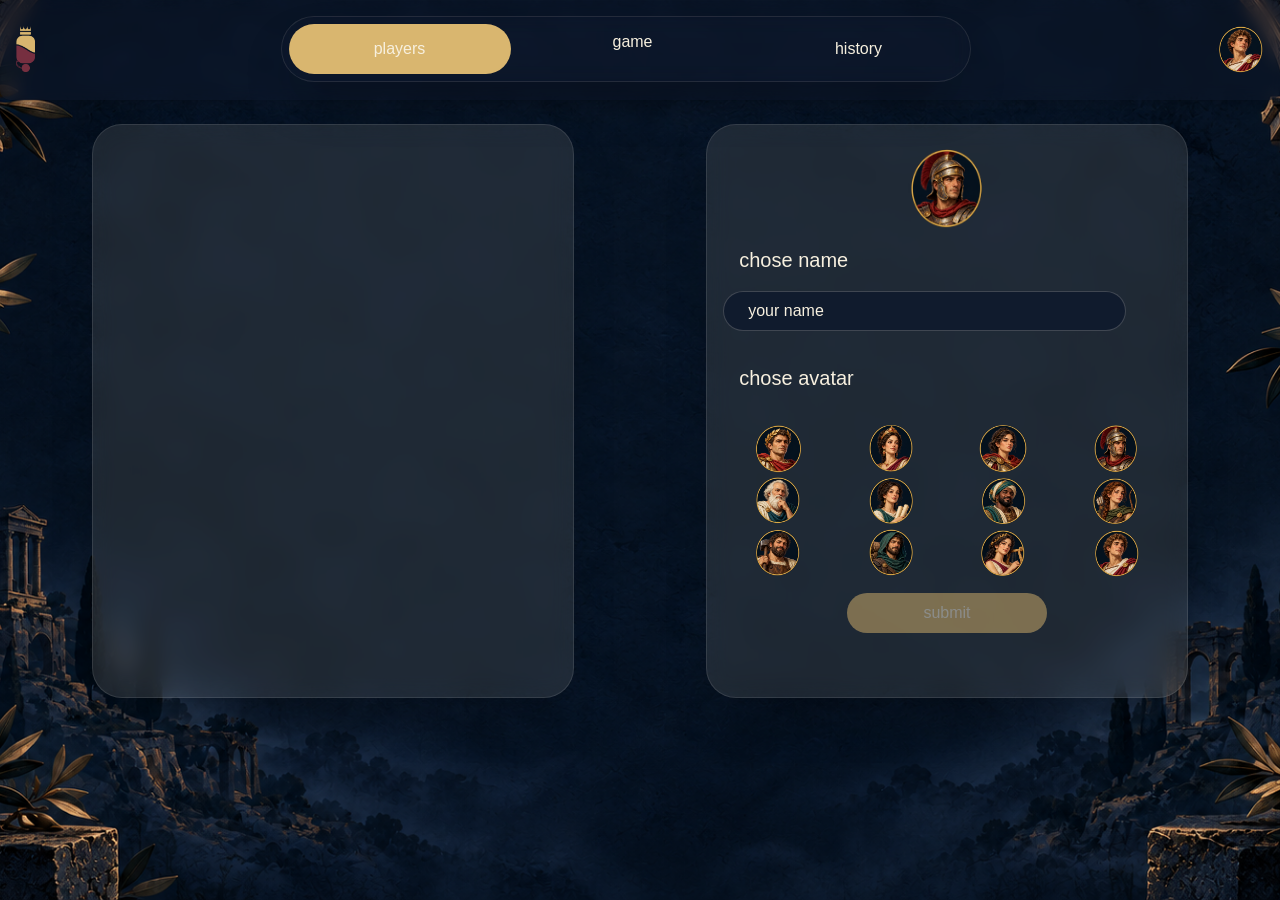
==== commit 2c531c63: "edit ui" ====
--- a/index.html
+++ b/index.html
@@ -11,46 +11,32 @@
 <body class="lg:bg-[url('/img/bg.png')]  bg-[url('/img/bgm.png')] min-h-screen bg-cover bg-center   ">
     <!-- <img src="./img/bg.png" alt=""> -->
     <!-- haider -->
-    <header class="top-0 sticky z-50 ">
-        <div class="bg-background/40  backdrop-blur border-white/20 shadow-lg w-full h-[70px] lg:h-[100px] pt-4 px-4 rounded-[10px]">
-            <div class="mx-auto flex max-w-7xl flex-row items-center justify-center lg:justify-between  ">
+   <header class="top-0 sticky z-50 ">
+        <div class="bg-background/40  backdrop-blur border-white/20 shadow-lg w-full h-[80px] lg:h-[100px] pt-4 px-4 rounded-[10px]  " >
+            <div class="mx-auto flex max-w-7xl flex-row items-center justify-between  ">
                 <img src="img/logo.png" width="19px">
                 <nav 
-                    class="nav_bar hidden lg:flex  flex flex-row  w-[690px] h-[66px] bg-gold  rounded-full justify-between px-1 gap-1 text-cremi ">
-                      <div id="players" class=" flex w-[222px] mx-auto   h-[60px]   my-auto  bg-grouna rounded-full ">
+                    class="nav_bar flex  flex flex-row w-[60%]  lg:w-[690px] lg:h-[66px]  bg-background/20 border backdrop-blur-md border-cremi/10  shadow  shadow-2xl  rounded-full justify-between  mx-auto  gap-1 text-cremi  ">
+                    <div id="players" class=" flex w-[33.17%] lg:w-[222px] mx-auto   h-[50px]   my-auto my-auto bg-gold rounded-full ">
                         <a href="./index.html" class="my-auto mx-auto   "> players </a>
                     </div>
-                    <div id="game" class=" flex w-[222px] h-[60px]   my-auto      ">
+                    <div id="game" class=" flex w-[32.17%] lg:w-[222px] h-[50px]        ">
                         <a href="./game.html" class="my-auto mx-auto  "> game </a>
                     </div>
 
-                    <div id="history" class=" flex  w-[222px] h-[60px]   my-auto    ">
+                    <div id="history" class=" flex w-[32.17%]  lg:w-[222px] h-[50px]   my-auto    ">
                         <a href="./history.html" class="my-auto mx-auto  "> history </a>
 
                     </div>
                 </nav>
-
+                <div class="addprofile   ">
+                      <img src="./img/avatar/avatar12.png" class="w-12 h-12 rounded-full   ">
+                </div>
             </div>
         </div>
     </header>
     <!---------------------------------   nav mobile  ------------------------ -->
-    <nav class="pt-4">
-        <div 
-            class="nav_bar lg:hidden  flex flex-row   w-[90%] h-[66px]  bg-gold  rounded-full justify-between  mx-auto px-1 gap-1 text-cremi  ">
-
-            <div id="players" class=" flex w-[32.17%] mx-auto   h-[60px]   my-auto   my-auto  bg-grouna rounded-full   ">
-                <a href="index.html"  class="my-auto mx-auto  "> players </a>
-            </div>
-            <div id="game" class=" flex w-[32.17%] h-[60px] ">
-                <a href="game.html"  class="my-auto mx-auto  "> game </a>
-            </div>
-
-            <div id="history" class=" flex  w-[32.17%] h-[60px]   my-auto    ">
-                <a href="history.html" class="my-auto mx-auto  "> history </a>
-
-            </div>
-        </div>
-    </nav>
+    
     <main>
     <section id="section_playrs" class="">
 
@@ -61,7 +47,7 @@
         <div id="profile" class="grid grid-cols-1 lg:grid-cols-2 w-[95%] justify-items-center  mx-auto  pt-6 gap-3 ">
                <!-- -----------------------------profiles---------------------------- -->
                 
-               <div id="list_profile" class=" w-[80%]   bg-cremi/10  backdrop-blur-md border border-white/10 border-shadow-lg shadow-2xl rounded-[30px] ">
+               <div id="list_profile" class=" w-[80%]   bg-cremi/10  backdrop-blur-md border border-white/10 border-shadow-lg shadow-2xl rounded-[30px] pb-10">
                 
               
 
@@ -70,13 +56,14 @@
                 <!------------------------------- adddd ------------------->
            
                 <div  id="creation_profile"  class="  w-[80%]    bg-cremi/10  backdrop-blur-md border border-white/10 border-shadow-lg shadow-2xl  px-4 rounded-[30px] ">
-                    <div  class="flex  justify-center  pt-6 ">
-                        <img id="img-plus" src="./img/avatar/avatar4.png" class="w-20 h-20 rounded-full ">
+                 <form id="form_creation">
+                       <div  class="flex  justify-center  pt-6 ">
+                        <img id="img-live" src="./img/avatar/avatar4.png" class="w-20 h-20 rounded-full ">
                     </div>
                     <div class="text-cremi text-bold text-[20px] px-4 pt-4">
                         <h1>chose name</h1>
                     </div>
-                    <form id="form_creation">
+                    
                     <div    class="flex flex-col text-cremi pt-4 gap-4   ">
                         <div id="input_name" >
                         <input data-type="name" placeholder="your name "
--- a/src/output.css
+++ b/src/output.css
@@ -9,10 +9,16 @@
     --font-mono: ui-monospace, SFMono-Regular, Menlo, Monaco, Consolas, "Liberation Mono",
       "Courier New", monospace;
     --color-red-400: oklch(70.4% 0.191 22.216);
+    --color-red-600: oklch(57.7% 0.245 27.325);
+    --color-indigo-500: oklch(58.5% 0.233 277.117);
     --color-white: #fff;
     --spacing: 0.25rem;
     --container-7xl: 80rem;
+    --font-weight-bold: 700;
+    --ease-in-out: cubic-bezier(0.4, 0, 0.2, 1);
     --blur-md: 12px;
+    --default-transition-duration: 150ms;
+    --default-transition-timing-function: cubic-bezier(0.4, 0, 0.2, 1);
     --default-font-family: var(--font-sans);
     --default-mono-font-family: var(--font-mono);
     --color-background: #101B2D;
@@ -170,6 +176,9 @@
   }
 }
 @layer utilities {
+  .absolute {
+    position: absolute;
+  }
   .relative {
     position: relative;
   }
@@ -179,20 +188,23 @@
   .top-0 {
     top: 0px;
   }
+  .top-\[50\%\] {
+    top: 50%;
+  }
+  .left-\[50\%\] {
+    left: 50%;
+  }
   .z-50 {
     z-index: 50;
   }
-  .m-auto {
-    margin: auto;
-  }
   .mx-auto {
     margin-inline: auto;
   }
   .my-auto {
     margin-block: auto;
   }
-  .block {
-    display: block;
+  .mb-10 {
+    margin-bottom: calc(var(--spacing) * 10);
   }
   .flex {
     display: flex;
@@ -206,72 +218,33 @@
   .table {
     display: table;
   }
-  .h-1 {
-    height: var(--spacing);
-  }
-  .h-2 {
-    height: calc(var(--spacing) * 2);
-  }
   .h-10 {
     height: calc(var(--spacing) * 10);
   }
   .h-12 {
     height: calc(var(--spacing) * 12);
   }
-  .h-13 {
-    height: calc(var(--spacing) * 13);
-  }
   .h-14 {
     height: calc(var(--spacing) * 14);
   }
-  .h-15 {
-    height: calc(var(--spacing) * 15);
-  }
   .h-16 {
     height: calc(var(--spacing) * 16);
   }
   .h-20 {
     height: calc(var(--spacing) * 20);
   }
-  .h-40 {
-    height: calc(var(--spacing) * 40);
-  }
   .h-60 {
     height: calc(var(--spacing) * 60);
   }
-  .h-70 {
-    height: calc(var(--spacing) * 70);
-  }
-  .h-99 {
-    height: calc(var(--spacing) * 99);
-  }
-  .h-100 {
-    height: calc(var(--spacing) * 100);
-  }
-  .h-120 {
-    height: calc(var(--spacing) * 120);
-  }
   .h-150 {
     height: calc(var(--spacing) * 150);
   }
-  .h-160 {
-    height: calc(var(--spacing) * 160);
-  }
-  .h-\[6px\] {
-    height: 6px;
-  }
-  .h-\[10\] {
-    height: 10;
-  }
-  .h-\[30\%\] {
-    height: 30%;
-  }
-  .h-\[30\] {
-    height: 30;
-  }
   .h-\[40px\] {
     height: 40px;
   }
+  .h-\[50px\] {
+    height: 50px;
+  }
   .h-\[60px\] {
     height: 60px;
   }
@@ -284,45 +257,18 @@
   .h-\[70px\] {
     height: 70px;
   }
-  .h-\[90\] {
-    height: 90;
-  }
-  .h-\[90px\] {
-    height: 90px;
-  }
-  .h-\[100\%\] {
-    height: 100%;
-  }
-  .h-\[100\] {
-    height: 100;
+  .h-\[80px\] {
+    height: 80px;
   }
   .h-\[100px\] {
     height: 100px;
   }
-  .h-\[123px\] {
-    height: 123px;
-  }
-  .h-\[px\] {
-    height: px;
-  }
-  .min-h-\[40\%\] {
-    min-height: 40%;
-  }
-  .min-h-\[40\] {
-    min-height: 40;
+  .h-\[300px\] {
+    height: 300px;
   }
   .min-h-screen {
     min-height: 100vh;
   }
-  .w-2 {
-    width: calc(var(--spacing) * 2);
-  }
-  .w-3 {
-    width: calc(var(--spacing) * 3);
-  }
-  .w-10 {
-    width: calc(var(--spacing) * 10);
-  }
   .w-12 {
     width: calc(var(--spacing) * 12);
   }
@@ -332,65 +278,17 @@
   .w-20 {
     width: calc(var(--spacing) * 20);
   }
-  .w-80 {
-    width: calc(var(--spacing) * 80);
-  }
   .w-\[\%\] {
     width: %;
   }
-  .w-\[2px\] {
-    width: 2px;
-  }
-  .w-\[3px\] {
-    width: 3px;
-  }
-  .w-\[9\%\] {
-    width: 9%;
-  }
-  .w-\[9px\] {
-    width: 9px;
-  }
-  .w-\[22px\] {
-    width: 22px;
-  }
-  .w-\[23\.88\%\] {
-    width: 23.88%;
-  }
-  .w-\[23\.88\] {
-    width: 23.88;
-  }
-  .w-\[23\.88p\] {
-    width: 23.88p;
-  }
-  .w-\[23\.88px\] {
-    width: 23.88px;
-  }
-  .w-\[23\.px\] {
-    width: 23.px;
-  }
-  .w-\[23px\] {
-    width: 23px;
-  }
-  .w-\[32\,17\%\] {
-    width: 32,17%;
-  }
-  .w-\[32\,17\\5\] {
-    width: 32,17\5;
-  }
-  .w-\[32\,17px\] {
-    width: 32,17px;
-  }
-  .w-\[32\,px\] {
-    width: 32,px;
+  .w-\[3\.17\%\] {
+    width: 3.17%;
   }
   .w-\[32\.17\%\] {
     width: 32.17%;
   }
-  .w-\[32px\] {
-    width: 32px;
-  }
-  .w-\[42\%\] {
-    width: 42%;
+  .w-\[33\.17\%\] {
+    width: 33.17%;
   }
   .w-\[60\%\] {
     width: 60%;
@@ -398,65 +296,29 @@
   .w-\[60\] {
     width: 60;
   }
-  .w-\[64\%\] {
-    width: 64%;
-  }
-  .w-\[64\] {
-    width: 64;
+  .w-\[60px\] {
+    width: 60px;
   }
   .w-\[70\%\] {
     width: 70%;
   }
-  .w-\[70px\] {
-    width: 70px;
-  }
   .w-\[80\%\] {
     width: 80%;
   }
   .w-\[89\%\] {
     width: 89%;
   }
-  .w-\[89\] {
-    width: 89;
-  }
   .w-\[90\%\] {
     width: 90%;
   }
-  .w-\[90\] {
-    width: 90;
-  }
-  .w-\[90px\] {
-    width: 90px;
-  }
-  .w-\[90x\] {
-    width: 90x;
-  }
   .w-\[95\%\] {
     width: 95%;
   }
-  .w-\[95\] {
-    width: 95;
-  }
   .w-\[96\%\] {
     width: 96%;
   }
-  .w-\[96\] {
-    width: 96;
-  }
-  .w-\[98\%\] {
-    width: 98%;
-  }
-  .w-\[98\] {
-    width: 98;
-  }
-  .w-\[98px\] {
-    width: 98px;
-  }
-  .w-\[99\%\] {
-    width: 99%;
-  }
-  .w-\[100px\] {
-    width: 100px;
+  .w-\[150px\] {
+    width: 150px;
   }
   .w-\[200px\] {
     width: 200px;
@@ -464,56 +326,22 @@
   .w-\[222px\] {
     width: 222px;
   }
-  .w-\[225px\] {
-    width: 225px;
-  }
-  .w-\[230px\] {
-    width: 230px;
-  }
-  .w-\[300px\] {
-    width: 300px;
-  }
   .w-\[690px\] {
     width: 690px;
   }
-  .w-\[900px\] {
-    width: 900px;
-  }
-  .w-\[px\] {
-    width: px;
-  }
-  .w-\[٣٥px\] {
-    width: ٣٥px;
-  }
   .w-full {
     width: 100%;
   }
-  .w-px {
-    width: 1px;
-  }
   .max-w-7xl {
     max-width: var(--container-7xl);
   }
-  .border-collapse {
-    border-collapse: collapse;
-  }
-  .-translate-1 {
-    --tw-translate-x: calc(var(--spacing) * -1);
-    --tw-translate-y: calc(var(--spacing) * -1);
+  .-translate-x-\[50\%\] {
+    --tw-translate-x: calc(50% * -1);
     translate: var(--tw-translate-x) var(--tw-translate-y);
   }
-  .-translate-1\/2 {
-    --tw-translate-x: calc(calc(1 / 2 * 100%) * -1);
-    --tw-translate-y: calc(calc(1 / 2 * 100%) * -1);
+  .translate-y-\[30\%\] {
+    --tw-translate-y: 30%;
     translate: var(--tw-translate-x) var(--tw-translate-y);
-  }
-  .-translate-1\/3 {
-    --tw-translate-x: calc(calc(1 / 3 * 100%) * -1);
-    --tw-translate-y: calc(calc(1 / 3 * 100%) * -1);
-    translate: var(--tw-translate-x) var(--tw-translate-y);
-  }
-  .resize {
-    resize: both;
   }
   .grid-cols-1 {
     grid-template-columns: repeat(1, minmax(0, 1fr));
@@ -527,9 +355,6 @@
   .grid-cols-4 {
     grid-template-columns: repeat(4, minmax(0, 1fr));
   }
-  .grid-cols-5 {
-    grid-template-columns: repeat(5, minmax(0, 1fr));
-  }
   .flex-col {
     flex-direction: column;
   }
@@ -554,41 +379,20 @@
   .gap-1 {
     gap: var(--spacing);
   }
-  .gap-2 {
-    gap: calc(var(--spacing) * 2);
-  }
   .gap-3 {
     gap: calc(var(--spacing) * 3);
   }
   .gap-4 {
     gap: calc(var(--spacing) * 4);
   }
-  .gap-6 {
-    gap: calc(var(--spacing) * 6);
-  }
-  .gap-8 {
-    gap: calc(var(--spacing) * 8);
-  }
   .gap-9 {
     gap: calc(var(--spacing) * 9);
   }
-  .gap-12 {
-    gap: calc(var(--spacing) * 12);
-  }
-  .gap-16 {
-    gap: calc(var(--spacing) * 16);
-  }
-  .gap-23 {
-    gap: calc(var(--spacing) * 23);
-  }
-  .gap-88 {
-    gap: calc(var(--spacing) * 88);
-  }
-  .overflow-hidden {
-    overflow: hidden;
-  }
-  .rounded {
-    border-radius: 0.25rem;
+  .gap-10 {
+    gap: calc(var(--spacing) * 10);
+  }
+  .rounded-\[8px\] {
+    border-radius: 8px;
   }
   .rounded-\[10px\] {
     border-radius: 10px;
@@ -606,12 +410,9 @@
     border-style: var(--tw-border-style);
     border-width: 1px;
   }
-  .border-s {
-    border-inline-start-style: var(--tw-border-style);
-    border-inline-start-width: 1px;
-  }
-  .border-cremi {
-    border-color: var(--color-cremi);
+  .border-\[4px\] {
+    border-style: var(--tw-border-style);
+    border-width: 4px;
   }
   .border-cremi\/10 {
     border-color: color-mix(in srgb, #F7F0DF 10%, transparent);
@@ -631,8 +432,8 @@
       border-color: color-mix(in oklab, var(--color-cremi) 40%, transparent);
     }
   }
-  .border-white {
-    border-color: var(--color-white);
+  .border-gold {
+    border-color: var(--color-gold);
   }
   .border-white\/10 {
     border-color: color-mix(in srgb, #fff 10%, transparent);
@@ -646,35 +447,8 @@
       border-color: color-mix(in oklab, var(--color-white) 20%, transparent);
     }
   }
-  .border-white\/40 {
-    border-color: color-mix(in srgb, #fff 40%, transparent);
-    @supports (color: color-mix(in lab, red, red)) {
-      border-color: color-mix(in oklab, var(--color-white) 40%, transparent);
-    }
-  }
-  .border-white\/70 {
-    border-color: color-mix(in srgb, #fff 70%, transparent);
-    @supports (color: color-mix(in lab, red, red)) {
-      border-color: color-mix(in oklab, var(--color-white) 70%, transparent);
-    }
-  }
-  .bg-\[url\] {
-    background-color: url;
-  }
   .bg-background {
     background-color: var(--color-background);
-  }
-  .bg-background\/0 {
-    background-color: color-mix(in srgb, #101B2D 0%, transparent);
-    @supports (color: color-mix(in lab, red, red)) {
-      background-color: color-mix(in oklab, var(--color-background) 0%, transparent);
-    }
-  }
-  .bg-background\/10 {
-    background-color: color-mix(in srgb, #101B2D 10%, transparent);
-    @supports (color: color-mix(in lab, red, red)) {
-      background-color: color-mix(in oklab, var(--color-background) 10%, transparent);
-    }
   }
   .bg-background\/20 {
     background-color: color-mix(in srgb, #101B2D 20%, transparent);
@@ -688,221 +462,81 @@
       background-color: color-mix(in oklab, var(--color-background) 40%, transparent);
     }
   }
-  .bg-background\/50 {
-    background-color: color-mix(in srgb, #101B2D 50%, transparent);
-    @supports (color: color-mix(in lab, red, red)) {
-      background-color: color-mix(in oklab, var(--color-background) 50%, transparent);
-    }
-  }
-  .bg-background\/60 {
-    background-color: color-mix(in srgb, #101B2D 60%, transparent);
-    @supports (color: color-mix(in lab, red, red)) {
-      background-color: color-mix(in oklab, var(--color-background) 60%, transparent);
-    }
-  }
-  .bg-background\/80 {
-    background-color: color-mix(in srgb, #101B2D 80%, transparent);
-    @supports (color: color-mix(in lab, red, red)) {
-      background-color: color-mix(in oklab, var(--color-background) 80%, transparent);
-    }
-  }
-  .bg-background\/90 {
-    background-color: color-mix(in srgb, #101B2D 90%, transparent);
-    @supports (color: color-mix(in lab, red, red)) {
-      background-color: color-mix(in oklab, var(--color-background) 90%, transparent);
-    }
-  }
-  .bg-background\/150 {
-    background-color: color-mix(in srgb, #101B2D 150%, transparent);
-    @supports (color: color-mix(in lab, red, red)) {
-      background-color: color-mix(in oklab, var(--color-background) 150%, transparent);
-    }
-  }
-  .bg-cremi {
-    background-color: var(--color-cremi);
-  }
-  .bg-cremi\/0 {
-    background-color: color-mix(in srgb, #F7F0DF 0%, transparent);
-    @supports (color: color-mix(in lab, red, red)) {
-      background-color: color-mix(in oklab, var(--color-cremi) 0%, transparent);
-    }
-  }
   .bg-cremi\/10 {
     background-color: color-mix(in srgb, #F7F0DF 10%, transparent);
     @supports (color: color-mix(in lab, red, red)) {
       background-color: color-mix(in oklab, var(--color-cremi) 10%, transparent);
     }
   }
-  .bg-cremi\/20 {
-    background-color: color-mix(in srgb, #F7F0DF 20%, transparent);
-    @supports (color: color-mix(in lab, red, red)) {
-      background-color: color-mix(in oklab, var(--color-cremi) 20%, transparent);
-    }
-  }
-  .bg-cremi\/30 {
-    background-color: color-mix(in srgb, #F7F0DF 30%, transparent);
-    @supports (color: color-mix(in lab, red, red)) {
-      background-color: color-mix(in oklab, var(--color-cremi) 30%, transparent);
-    }
-  }
-  .bg-cremi\/40 {
-    background-color: color-mix(in srgb, #F7F0DF 40%, transparent);
-    @supports (color: color-mix(in lab, red, red)) {
-      background-color: color-mix(in oklab, var(--color-cremi) 40%, transparent);
-    }
-  }
-  .bg-cremi\/60 {
-    background-color: color-mix(in srgb, #F7F0DF 60%, transparent);
-    @supports (color: color-mix(in lab, red, red)) {
-      background-color: color-mix(in oklab, var(--color-cremi) 60%, transparent);
-    }
-  }
-  .bg-cremi\/80 {
-    background-color: color-mix(in srgb, #F7F0DF 80%, transparent);
-    @supports (color: color-mix(in lab, red, red)) {
-      background-color: color-mix(in oklab, var(--color-cremi) 80%, transparent);
-    }
-  }
   .bg-gold {
     background-color: var(--color-gold);
   }
-  .bg-gold\/40 {
-    background-color: color-mix(in srgb, #D9B66F 40%, transparent);
-    @supports (color: color-mix(in lab, red, red)) {
-      background-color: color-mix(in oklab, var(--color-gold) 40%, transparent);
-    }
-  }
   .bg-grouna {
     background-color: var(--color-grouna);
   }
-  .bg-\[url\(\'\'\)\] {
-    background-image: url('');
-  }
-  .bg-\[url\(\'\.\'\)\] {
-    background-image: url('.');
-  }
-  .bg-\[url\(\'\.\/\'\)\] {
-    background-image: url('./');
-  }
-  .bg-\[url\(\'\.\/img\'\)\] {
-    background-image: url('./img');
-  }
-  .bg-\[url\(\'\.\/img\/\'\)\] {
-    background-image: url('./img/');
-  }
-  .bg-\[url\(\'\.\/img\/bg\.png\'\)\] {
-    background-image: url('./img/bg.png');
-  }
-  .bg-\[url\(\'\/img\/bg\.png\'\)\] {
-    background-image: url('/img/bg.png');
+  .bg-red-400 {
+    background-color: var(--color-red-400);
+  }
+  .bg-red-600 {
+    background-color: var(--color-red-600);
   }
   .bg-\[url\(\'\/img\/bgm\.png\'\)\] {
     background-image: url('/img/bgm.png');
   }
-  .bg-\[url\(\'img\/bg\.png\'\)\] {
-    background-image: url('img/bg.png');
-  }
-  .bg-\[url\(\)\] {
-    background-image: url();
-  }
-  .bg-\[url\(\.\)\] {
-    background-image: url(.);
-  }
   .bg-cover {
     background-size: cover;
   }
   .bg-center {
     background-position: center;
   }
-  .bg-no-repeat {
-    background-repeat: no-repeat;
-  }
-  .px-0 {
-    padding-inline: 0px;
-  }
   .px-1 {
     padding-inline: var(--spacing);
   }
   .px-2 {
     padding-inline: calc(var(--spacing) * 2);
   }
-  .px-3 {
-    padding-inline: calc(var(--spacing) * 3);
-  }
   .px-4 {
     padding-inline: calc(var(--spacing) * 4);
   }
   .px-6 {
     padding-inline: calc(var(--spacing) * 6);
   }
-  .px-7 {
-    padding-inline: calc(var(--spacing) * 7);
-  }
-  .px-8 {
-    padding-inline: calc(var(--spacing) * 8);
-  }
-  .px-10 {
-    padding-inline: calc(var(--spacing) * 10);
-  }
-  .px-12 {
-    padding-inline: calc(var(--spacing) * 12);
-  }
-  .px-18 {
-    padding-inline: calc(var(--spacing) * 18);
-  }
-  .px-\[8px\] {
-    padding-inline: 8px;
-  }
-  .px-\[26\] {
-    padding-inline: 26;
-  }
-  .px-\[26px\] {
-    padding-inline: 26px;
-  }
-  .pt-1 {
-    padding-top: var(--spacing);
-  }
-  .pt-2 {
-    padding-top: calc(var(--spacing) * 2);
-  }
   .pt-4 {
     padding-top: calc(var(--spacing) * 4);
   }
   .pt-6 {
     padding-top: calc(var(--spacing) * 6);
   }
-  .pt-8 {
-    padding-top: calc(var(--spacing) * 8);
-  }
-  .pt-18 {
-    padding-top: calc(var(--spacing) * 18);
-  }
-  .pb-2 {
-    padding-bottom: calc(var(--spacing) * 2);
-  }
-  .text-\[12px\] {
-    font-size: 12px;
+  .pt-11 {
+    padding-top: calc(var(--spacing) * 11);
+  }
+  .pt-26 {
+    padding-top: calc(var(--spacing) * 26);
+  }
+  .pb-4 {
+    padding-bottom: calc(var(--spacing) * 4);
+  }
+  .pb-10 {
+    padding-bottom: calc(var(--spacing) * 10);
+  }
+  .text-center {
+    text-align: center;
   }
   .text-\[20px\] {
     font-size: 20px;
   }
-  .text-\[40px\] {
-    font-size: 40px;
-  }
-  .text-\[40\] {
-    color: 40;
+  .font-bold {
+    --tw-font-weight: var(--font-weight-bold);
+    font-weight: var(--font-weight-bold);
   }
   .text-cremi {
     color: var(--color-cremi);
   }
+  .text-gold {
+    color: var(--color-gold);
+  }
   .text-red-400 {
     color: var(--color-red-400);
-  }
-  .text-white {
-    color: var(--color-white);
-  }
-  .underline {
-    text-decoration-line: underline;
   }
   .shadow {
     --tw-shadow: 0 1px 3px 0 var(--tw-shadow-color, rgb(0 0 0 / 0.1)), 0 1px 2px -1px var(--tw-shadow-color, rgb(0 0 0 / 0.1));
@@ -915,13 +549,6 @@
   .shadow-lg {
     --tw-shadow: 0 10px 15px -3px var(--tw-shadow-color, rgb(0 0 0 / 0.1)), 0 4px 6px -4px var(--tw-shadow-color, rgb(0 0 0 / 0.1));
     box-shadow: var(--tw-inset-shadow), var(--tw-inset-ring-shadow), var(--tw-ring-offset-shadow), var(--tw-ring-shadow), var(--tw-shadow);
-  }
-  .outline {
-    outline-style: var(--tw-outline-style);
-    outline-width: 1px;
-  }
-  .filter {
-    filter: var(--tw-blur,) var(--tw-brightness,) var(--tw-contrast,) var(--tw-grayscale,) var(--tw-hue-rotate,) var(--tw-invert,) var(--tw-saturate,) var(--tw-sepia,) var(--tw-drop-shadow,);
   }
   .backdrop-blur {
     --tw-backdrop-blur: blur(8px);
@@ -933,10 +560,6 @@
     -webkit-backdrop-filter: var(--tw-backdrop-blur,) var(--tw-backdrop-brightness,) var(--tw-backdrop-contrast,) var(--tw-backdrop-grayscale,) var(--tw-backdrop-hue-rotate,) var(--tw-backdrop-invert,) var(--tw-backdrop-opacity,) var(--tw-backdrop-saturate,) var(--tw-backdrop-sepia,);
     backdrop-filter: var(--tw-backdrop-blur,) var(--tw-backdrop-brightness,) var(--tw-backdrop-contrast,) var(--tw-backdrop-grayscale,) var(--tw-backdrop-hue-rotate,) var(--tw-backdrop-invert,) var(--tw-backdrop-opacity,) var(--tw-backdrop-saturate,) var(--tw-backdrop-sepia,);
   }
-  .backdrop-filter {
-    -webkit-backdrop-filter: var(--tw-backdrop-blur,) var(--tw-backdrop-brightness,) var(--tw-backdrop-contrast,) var(--tw-backdrop-grayscale,) var(--tw-backdrop-hue-rotate,) var(--tw-backdrop-invert,) var(--tw-backdrop-opacity,) var(--tw-backdrop-saturate,) var(--tw-backdrop-sepia,);
-    backdrop-filter: var(--tw-backdrop-blur,) var(--tw-backdrop-brightness,) var(--tw-backdrop-contrast,) var(--tw-backdrop-grayscale,) var(--tw-backdrop-hue-rotate,) var(--tw-backdrop-invert,) var(--tw-backdrop-opacity,) var(--tw-backdrop-saturate,) var(--tw-backdrop-sepia,);
-  }
   .disabled\:cursor-not-allowed:disabled {
     cursor: not-allowed;
   }
@@ -944,6 +567,18 @@
     opacity: 50%;
   }
   @media (width >= 64rem) {
+    .lg\:absolute {
+      position: absolute;
+    }
+    .lg\:relative {
+      position: relative;
+    }
+    .lg\:top-10 {
+      top: calc(var(--spacing) * 10);
+    }
+    .lg\:left-110 {
+      left: calc(var(--spacing) * 110);
+    }
     .lg\:block {
       display: block;
     }
@@ -953,30 +588,24 @@
     .lg\:hidden {
       display: none;
     }
-    .lg\:h-\[0px\] {
-      height: 0px;
+    .lg\:h-\[60px\] {
+      height: 60px;
     }
     .lg\:h-\[66px\] {
       height: 66px;
     }
-    .lg\:h-\[70px\] {
-      height: 70px;
-    }
     .lg\:h-\[100px\] {
       height: 100px;
     }
+    .lg\:w-\[222px\] {
+      width: 222px;
+    }
     .lg\:w-\[690px\] {
       width: 690px;
     }
-    .lg\:grid-cols-1 {
-      grid-template-columns: repeat(1, minmax(0, 1fr));
-    }
     .lg\:grid-cols-2 {
       grid-template-columns: repeat(2, minmax(0, 1fr));
     }
-    .lg\:flex-row {
-      flex-direction: row;
-    }
     .lg\:justify-between {
       justify-content: space-between;
     }
@@ -1005,6 +634,10 @@
   inherits: false;
   initial-value: solid;
 }
+@property --tw-font-weight {
+  syntax: "*";
+  inherits: false;
+}
 @property --tw-shadow {
   syntax: "*";
   inherits: false;
@@ -1069,64 +702,6 @@
   syntax: "*";
   inherits: false;
   initial-value: 0 0 #0000;
-}
-@property --tw-outline-style {
-  syntax: "*";
-  inherits: false;
-  initial-value: solid;
-}
-@property --tw-blur {
-  syntax: "*";
-  inherits: false;
-}
-@property --tw-brightness {
-  syntax: "*";
-  inherits: false;
-}
-@property --tw-contrast {
-  syntax: "*";
-  inherits: false;
-}
-@property --tw-grayscale {
-  syntax: "*";
-  inherits: false;
-}
-@property --tw-hue-rotate {
-  syntax: "*";
-  inherits: false;
-}
-@property --tw-invert {
-  syntax: "*";
-  inherits: false;
-}
-@property --tw-opacity {
-  syntax: "*";
-  inherits: false;
-}
-@property --tw-saturate {
-  syntax: "*";
-  inherits: false;
-}
-@property --tw-sepia {
-  syntax: "*";
-  inherits: false;
-}
-@property --tw-drop-shadow {
-  syntax: "*";
-  inherits: false;
-}
-@property --tw-drop-shadow-color {
-  syntax: "*";
-  inherits: false;
-}
-@property --tw-drop-shadow-alpha {
-  syntax: "<percentage>";
-  inherits: false;
-  initial-value: 100%;
-}
-@property --tw-drop-shadow-size {
-  syntax: "*";
-  inherits: false;
 }
 @property --tw-backdrop-blur {
   syntax: "*";
@@ -1171,6 +746,7 @@
       --tw-translate-y: 0;
       --tw-translate-z: 0;
       --tw-border-style: solid;
+      --tw-font-weight: initial;
       --tw-shadow: 0 0 #0000;
       --tw-shadow-color: initial;
       --tw-shadow-alpha: 100%;
@@ -1185,20 +761,6 @@
       --tw-ring-offset-width: 0px;
       --tw-ring-offset-color: #fff;
       --tw-ring-offset-shadow: 0 0 #0000;
-      --tw-outline-style: solid;
-      --tw-blur: initial;
-      --tw-brightness: initial;
-      --tw-contrast: initial;
-      --tw-grayscale: initial;
-      --tw-hue-rotate: initial;
-      --tw-invert: initial;
-      --tw-opacity: initial;
-      --tw-saturate: initial;
-      --tw-sepia: initial;
-      --tw-drop-shadow: initial;
-      --tw-drop-shadow-color: initial;
-      --tw-drop-shadow-alpha: 100%;
-      --tw-drop-shadow-size: initial;
       --tw-backdrop-blur: initial;
       --tw-backdrop-brightness: initial;
       --tw-backdrop-contrast: initial;
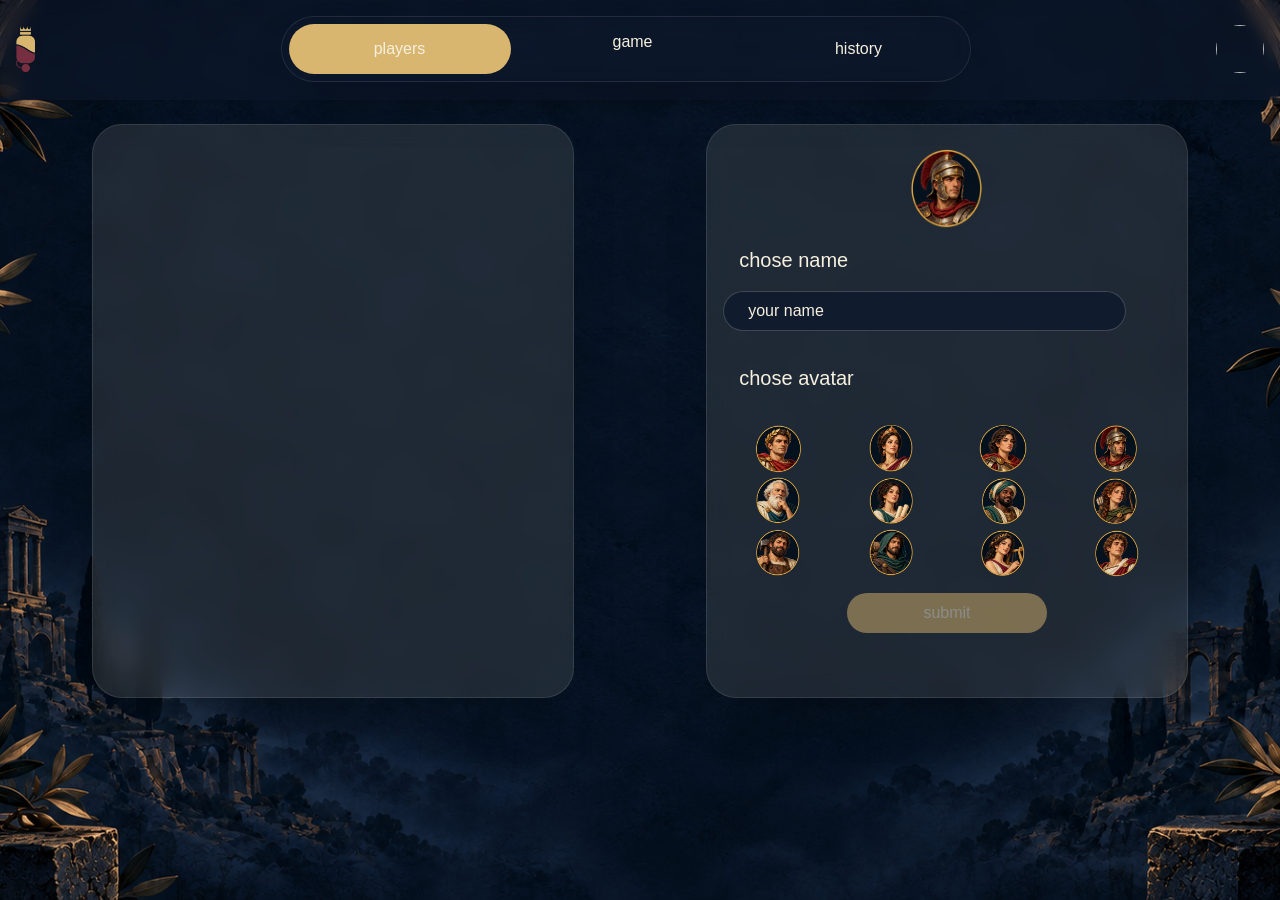
==== commit 5b63adcc: "fix bug" ====
--- a/index.html
+++ b/index.html
@@ -30,7 +30,7 @@
                     </div>
                 </nav>
                 <div class="addprofile   ">
-                      <img src="./img/avatar/avatar12.png" class="w-12 h-12 rounded-full   ">
+                      <img  class="w-12 h-12 rounded-full   ">
                 </div>
             </div>
         </div>
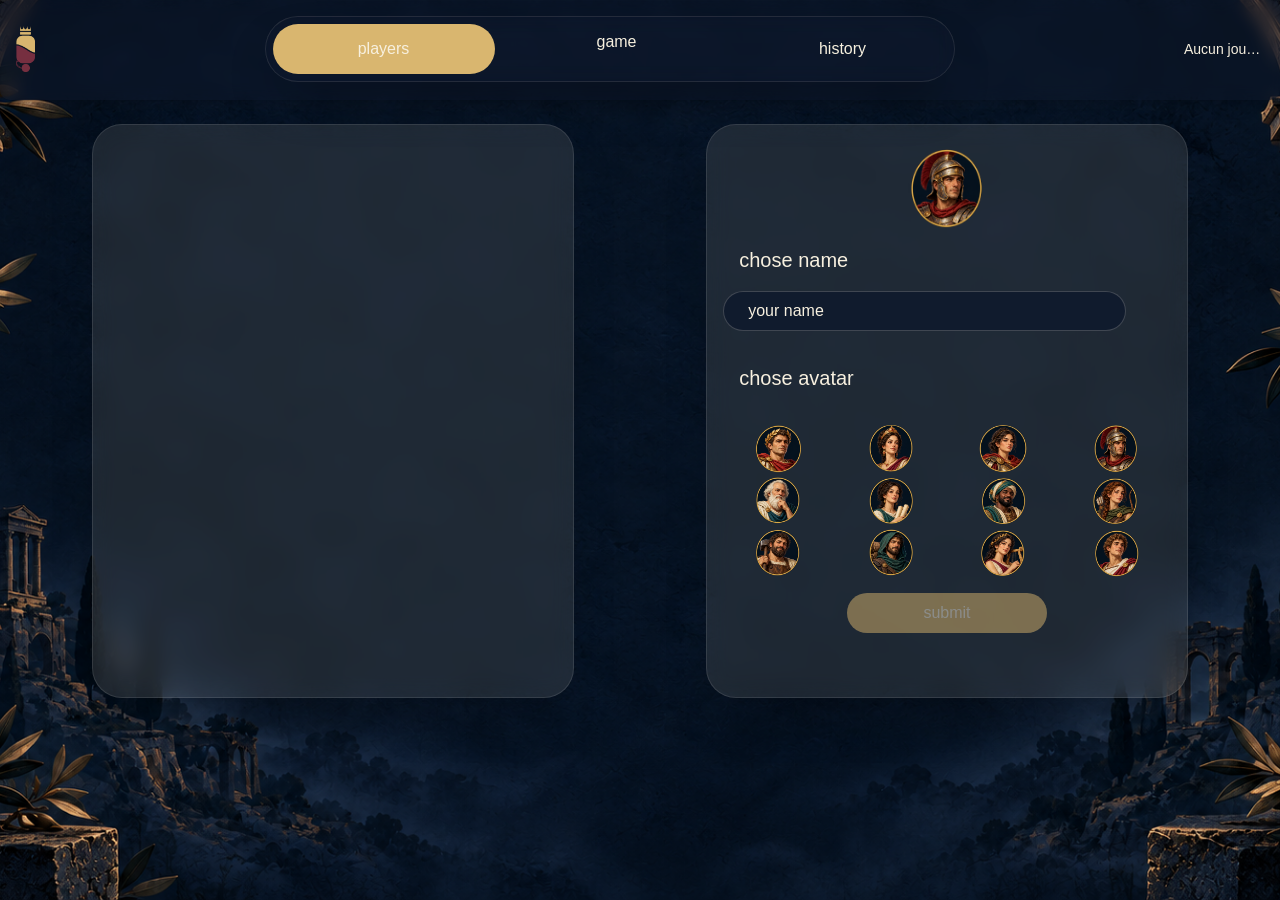
==== commit 08276da1: "add history" ====
--- a/index.html
+++ b/index.html
@@ -6,6 +6,7 @@
     <meta name="viewport" content="width=device-width, initial-scale=1.0">
     <title>EXE</title>
     <link href="./src/output.css" rel="stylesheet">
+    <link rel="icon" href="./img/logo.png">
 </head>
 
 <body class="lg:bg-[url('/img/bg.png')]  bg-[url('/img/bgm.png')] min-h-screen bg-cover bg-center   ">
@@ -18,19 +19,20 @@
                 <nav 
                     class="nav_bar flex  flex flex-row w-[60%]  lg:w-[690px] lg:h-[66px]  bg-background/20 border backdrop-blur-md border-cremi/10  shadow  shadow-2xl  rounded-full justify-between  mx-auto  gap-1 text-cremi  ">
                     <div id="players" class=" flex w-[33.17%] lg:w-[222px] mx-auto   h-[50px]   my-auto my-auto bg-gold rounded-full ">
-                        <a href="./index.html" class="my-auto mx-auto   "> players </a>
+                        <a href="./index.html" class="my-auto mx-auto hover:opacity-70 focus:outline-none focus-visible:underline"> players </a>
                     </div>
                     <div id="game" class=" flex w-[32.17%] lg:w-[222px] h-[50px]        ">
-                        <a href="./game.html" class="my-auto mx-auto  "> game </a>
+                        <a href="./game.html" class="my-auto mx-auto hover:opacity-70 focus:outline-none focus-visible:underline"> game </a>
                     </div>
 
                     <div id="history" class=" flex w-[32.17%]  lg:w-[222px] h-[50px]   my-auto    ">
-                        <a href="./history.html" class="my-auto mx-auto  "> history </a>
+                        <a href="./history.html" class="my-auto mx-auto hover:opacity-70 focus:outline-none focus-visible:underline"> history </a>
 
                     </div>
                 </nav>
-                <div class="addprofile   ">
-                      <img  class="w-12 h-12 rounded-full   ">
+                <div class="addprofile flex flex-col items-center">
+                      <img class="w-10 h-10 lg:w-12 lg:h-12 rounded-full" alt="avatar">
+                      <p id="pseudo_header" class="text-cremi text-xs lg:text-sm max-w-[80px] truncate"></p>
                 </div>
             </div>
         </div>
@@ -67,7 +69,7 @@
                     <div    class="flex flex-col text-cremi pt-4 gap-4   ">
                         <div id="input_name" >
                         <input data-type="name" placeholder="your name "
-                            class="border border-cremi/20 rounded-full  w-[90%] h-[40px] bg-background    px-6 ">
+                            class="border border-cremi/20 rounded-full  w-[90%] h-[40px] bg-background    px-6 focus:outline-none focus:border-gold ">
                             <p id="name_error_msg" class="text-red-400 px-6 "></p>
                         </div>
                    
@@ -77,56 +79,56 @@
                  
                     <div id="icon" class=" grid  grid-cols-4 gap-1 pt-4 justify-items-center ">
                         <div data-imag="avatar1" >
-                            <img src="./img/avatar/avatar 1.png" class="w-12 h-12 rounded-full   ">
+                            <img src="./img/avatar/avatar 1.png" class="w-12 h-12 rounded-full cursor-pointer hover:scale-110 transition">
 
                         </div>
                         <div  data-imag="avatar2" >
-                            <img src="./img/avatar/avatar2.png" class="w-12 h-12 rounded-full   ">
+                            <img src="./img/avatar/avatar2.png" class="w-12 h-12 rounded-full cursor-pointer hover:scale-110 transition">
 
                         </div>
                         <div  data-imag="avatar3">
-                            <img src="./img/avatar/avatar3.png" class="w-12 h-12 rounded-full   ">
+                            <img src="./img/avatar/avatar3.png" class="w-12 h-12 rounded-full cursor-pointer hover:scale-110 transition">
 
                         </div>
                         <div  data-imag="avatar4">
-                            <img src="./img/avatar/avatar4.png" class="w-12 h-12 rounded-full   ">
+                            <img src="./img/avatar/avatar4.png" class="w-12 h-12 rounded-full cursor-pointer hover:scale-110 transition">
 
                         </div>
                         <div  data-imag="avatar5">
-                            <img  src="./img/avatar/avatar5.png" class="w-12 h-12 rounded-full   ">
+                            <img  src="./img/avatar/avatar5.png" class="w-12 h-12 rounded-full cursor-pointer hover:scale-110 transition">
 
                         </div>
                         <div  data-imag="avatar6">
-                            <img src="./img/avatar/avatar6.png" class="w-12 h-12 rounded-full  ">
+                            <img src="./img/avatar/avatar6.png" class="w-12 h-12 rounded-full cursor-pointer hover:scale-110 transition">
 
                         </div>
                         <div  data-imag="avatar7">
-                            <img src="./img/avatar/avatar7.png" class="w-12 h-12 rounded-full   ">
+                            <img src="./img/avatar/avatar7.png" class="w-12 h-12 rounded-full cursor-pointer hover:scale-110 transition">
 
                         </div>
                         <div  data-imag="avatar8">
-                            <img src="./img/avatar/avatar8.png" class="w-12 h-12 rounded-full   ">
+                            <img src="./img/avatar/avatar8.png" class="w-12 h-12 rounded-full cursor-pointer hover:scale-110 transition">
 
                         </div>
                         <div  data-imag="avatar9">
-                            <img src="./img/avatar/avatar9.png" class="w-12 h-12 rounded-full   ">
+                            <img src="./img/avatar/avatar9.png" class="w-12 h-12 rounded-full cursor-pointer hover:scale-110 transition">
 
                         </div>
                         <div  data-imag="avatar10">
-                            <img src="./img/avatar/avatar10.png" class="w-12 h-12 rounded-full   ">
+                            <img src="./img/avatar/avatar10.png" class="w-12 h-12 rounded-full cursor-pointer hover:scale-110 transition">
 
                         </div>
                         <div   data-imag="avatar11">
-                            <img src="./img/avatar/avatar11.png" class="w-12 h-12 rounded-full   ">
+                            <img src="./img/avatar/avatar11.png" class="w-12 h-12 rounded-full cursor-pointer hover:scale-110 transition">
 
                         </div>
                          <div   data-imag="avatar12">
-                            <img src="./img/avatar/avatar12.png" class="w-12 h-12 rounded-full   ">
+                            <img src="./img/avatar/avatar12.png" class="w-12 h-12 rounded-full cursor-pointer hover:scale-110 transition">
 
                         </div>
                         </div>
                     
-                         <button type="submit"  id ='submit_format_criation' disabled class="  bg-gold  w-[200px] h-10  text-cremi rounded-full  mx-auto  disabled:opacity-50 disabled:cursor-not-allowed " > submit</button>
+                         <button type="submit"  id ='submit_format_criation' disabled class="  bg-gold  w-[200px] h-10  text-cremi rounded-full  mx-auto  disabled:opacity-50 disabled:cursor-not-allowed enabled:hover:opacity-80 enabled:cursor-pointer focus:outline-none focus-visible:ring-2 focus-visible:ring-cremi " > submit</button>
                             </div>
                         </form>
 
--- a/src/output.css
+++ b/src/output.css
@@ -1,4 +1,4 @@
-/*! tailwindcss v4.3.3 | MIT License | https://tailwindcss.com */
+/*! tailwindcss v4.3.5 | MIT License | https://tailwindcss.com */
 @layer properties;
 @layer theme, base, components, utilities;
 @layer theme {
@@ -9,13 +9,17 @@
     --font-mono: ui-monospace, SFMono-Regular, Menlo, Monaco, Consolas, "Liberation Mono",
       "Courier New", monospace;
     --color-red-400: oklch(70.4% 0.191 22.216);
+    --color-red-500: oklch(63.7% 0.237 25.331);
     --color-red-600: oklch(57.7% 0.245 27.325);
-    --color-indigo-500: oklch(58.5% 0.233 277.117);
+    --color-green-400: oklch(79.2% 0.209 151.711);
     --color-white: #fff;
     --spacing: 0.25rem;
     --container-7xl: 80rem;
+    --text-xs: 0.75rem;
+    --text-xs--line-height: calc(1 / 0.75);
+    --text-sm: 0.875rem;
+    --text-sm--line-height: calc(1.25 / 0.875);
     --font-weight-bold: 700;
-    --ease-in-out: cubic-bezier(0.4, 0, 0.2, 1);
     --blur-md: 12px;
     --default-transition-duration: 150ms;
     --default-transition-timing-function: cubic-bezier(0.4, 0, 0.2, 1);
@@ -24,7 +28,7 @@
     --color-background: #101B2D;
     --color-gold: #D9B66F;
     --color-cremi: #F7F0DF;
-    --color-grouna: #762F40;
+    --animate-flip: flip 0.5s ease-out;
   }
 }
 @layer base {
@@ -176,6 +180,9 @@
   }
 }
 @layer utilities {
+  .pointer-events-none {
+    pointer-events: none;
+  }
   .absolute {
     position: absolute;
   }
@@ -203,9 +210,6 @@
   .my-auto {
     margin-block: auto;
   }
-  .mb-10 {
-    margin-bottom: calc(var(--spacing) * 10);
-  }
   .flex {
     display: flex;
   }
@@ -245,12 +249,6 @@
   .h-\[50px\] {
     height: 50px;
   }
-  .h-\[60px\] {
-    height: 60px;
-  }
-  .h-\[66px\] {
-    height: 66px;
-  }
   .h-\[70\%\] {
     height: 70%;
   }
@@ -266,9 +264,15 @@
   .h-\[300px\] {
     height: 300px;
   }
+  .h-full {
+    height: 100%;
+  }
   .min-h-screen {
     min-height: 100vh;
   }
+  .w-10 {
+    width: calc(var(--spacing) * 10);
+  }
   .w-12 {
     width: calc(var(--spacing) * 12);
   }
@@ -278,12 +282,6 @@
   .w-20 {
     width: calc(var(--spacing) * 20);
   }
-  .w-\[\%\] {
-    width: %;
-  }
-  .w-\[3\.17\%\] {
-    width: 3.17%;
-  }
   .w-\[32\.17\%\] {
     width: 32.17%;
   }
@@ -293,12 +291,6 @@
   .w-\[60\%\] {
     width: 60%;
   }
-  .w-\[60\] {
-    width: 60;
-  }
-  .w-\[60px\] {
-    width: 60px;
-  }
   .w-\[70\%\] {
     width: 70%;
   }
@@ -323,17 +315,17 @@
   .w-\[200px\] {
     width: 200px;
   }
-  .w-\[222px\] {
-    width: 222px;
-  }
-  .w-\[690px\] {
-    width: 690px;
+  .w-auto {
+    width: auto;
   }
   .w-full {
     width: 100%;
   }
   .max-w-7xl {
     max-width: var(--container-7xl);
+  }
+  .max-w-\[80px\] {
+    max-width: 80px;
   }
   .-translate-x-\[50\%\] {
     --tw-translate-x: calc(50% * -1);
@@ -343,6 +335,12 @@
     --tw-translate-y: 30%;
     translate: var(--tw-translate-x) var(--tw-translate-y);
   }
+  .animate-flip {
+    animation: var(--animate-flip);
+  }
+  .cursor-pointer {
+    cursor: pointer;
+  }
   .grid-cols-1 {
     grid-template-columns: repeat(1, minmax(0, 1fr));
   }
@@ -379,17 +377,28 @@
   .gap-1 {
     gap: var(--spacing);
   }
+  .gap-2 {
+    gap: calc(var(--spacing) * 2);
+  }
   .gap-3 {
     gap: calc(var(--spacing) * 3);
   }
   .gap-4 {
     gap: calc(var(--spacing) * 4);
   }
-  .gap-9 {
-    gap: calc(var(--spacing) * 9);
+  .gap-6 {
+    gap: calc(var(--spacing) * 6);
   }
   .gap-10 {
     gap: calc(var(--spacing) * 10);
+  }
+  .truncate {
+    overflow: hidden;
+    text-overflow: ellipsis;
+    white-space: nowrap;
+  }
+  .rounded {
+    border-radius: 0.25rem;
   }
   .rounded-\[8px\] {
     border-radius: 8px;
@@ -435,6 +444,9 @@
   .border-gold {
     border-color: var(--color-gold);
   }
+  .border-red-400 {
+    border-color: var(--color-red-400);
+  }
   .border-white\/10 {
     border-color: color-mix(in srgb, #fff 10%, transparent);
     @supports (color: color-mix(in lab, red, red)) {
@@ -471,9 +483,6 @@
   .bg-gold {
     background-color: var(--color-gold);
   }
-  .bg-grouna {
-    background-color: var(--color-grouna);
-  }
   .bg-red-400 {
     background-color: var(--color-red-400);
   }
@@ -489,6 +498,15 @@
   .bg-center {
     background-position: center;
   }
+  .p-2 {
+    padding: calc(var(--spacing) * 2);
+  }
+  .p-4 {
+    padding: calc(var(--spacing) * 4);
+  }
+  .p-8 {
+    padding: calc(var(--spacing) * 8);
+  }
   .px-1 {
     padding-inline: var(--spacing);
   }
@@ -501,6 +519,12 @@
   .px-6 {
     padding-inline: calc(var(--spacing) * 6);
   }
+  .py-1 {
+    padding-block: var(--spacing);
+  }
+  .py-10 {
+    padding-block: calc(var(--spacing) * 10);
+  }
   .pt-4 {
     padding-top: calc(var(--spacing) * 4);
   }
@@ -513,17 +537,25 @@
   .pt-26 {
     padding-top: calc(var(--spacing) * 26);
   }
-  .pb-4 {
-    padding-bottom: calc(var(--spacing) * 4);
-  }
   .pb-10 {
     padding-bottom: calc(var(--spacing) * 10);
   }
   .text-center {
     text-align: center;
   }
+  .text-sm {
+    font-size: var(--text-sm);
+    line-height: var(--tw-leading, var(--text-sm--line-height));
+  }
+  .text-xs {
+    font-size: var(--text-xs);
+    line-height: var(--tw-leading, var(--text-xs--line-height));
+  }
   .text-\[20px\] {
     font-size: 20px;
+  }
+  .text-\[30px\] {
+    font-size: 30px;
   }
   .font-bold {
     --tw-font-weight: var(--font-weight-bold);
@@ -535,8 +567,14 @@
   .text-gold {
     color: var(--color-gold);
   }
+  .text-green-400 {
+    color: var(--color-green-400);
+  }
   .text-red-400 {
     color: var(--color-red-400);
+  }
+  .opacity-50 {
+    opacity: 50%;
   }
   .shadow {
     --tw-shadow: 0 1px 3px 0 var(--tw-shadow-color, rgb(0 0 0 / 0.1)), 0 1px 2px -1px var(--tw-shadow-color, rgb(0 0 0 / 0.1));
@@ -552,13 +590,81 @@
   }
   .backdrop-blur {
     --tw-backdrop-blur: blur(8px);
-    -webkit-backdrop-filter: var(--tw-backdrop-blur,) var(--tw-backdrop-brightness,) var(--tw-backdrop-contrast,) var(--tw-backdrop-grayscale,) var(--tw-backdrop-hue-rotate,) var(--tw-backdrop-invert,) var(--tw-backdrop-opacity,) var(--tw-backdrop-saturate,) var(--tw-backdrop-sepia,);
-    backdrop-filter: var(--tw-backdrop-blur,) var(--tw-backdrop-brightness,) var(--tw-backdrop-contrast,) var(--tw-backdrop-grayscale,) var(--tw-backdrop-hue-rotate,) var(--tw-backdrop-invert,) var(--tw-backdrop-opacity,) var(--tw-backdrop-saturate,) var(--tw-backdrop-sepia,);
+    -webkit-backdrop-filter: var(--tw-backdrop-blur, ) var(--tw-backdrop-brightness, ) var(--tw-backdrop-contrast, ) var(--tw-backdrop-grayscale, ) var(--tw-backdrop-hue-rotate, ) var(--tw-backdrop-invert, ) var(--tw-backdrop-opacity, ) var(--tw-backdrop-saturate, ) var(--tw-backdrop-sepia, );
+    backdrop-filter: var(--tw-backdrop-blur, ) var(--tw-backdrop-brightness, ) var(--tw-backdrop-contrast, ) var(--tw-backdrop-grayscale, ) var(--tw-backdrop-hue-rotate, ) var(--tw-backdrop-invert, ) var(--tw-backdrop-opacity, ) var(--tw-backdrop-saturate, ) var(--tw-backdrop-sepia, );
   }
   .backdrop-blur-md {
     --tw-backdrop-blur: blur(var(--blur-md));
-    -webkit-backdrop-filter: var(--tw-backdrop-blur,) var(--tw-backdrop-brightness,) var(--tw-backdrop-contrast,) var(--tw-backdrop-grayscale,) var(--tw-backdrop-hue-rotate,) var(--tw-backdrop-invert,) var(--tw-backdrop-opacity,) var(--tw-backdrop-saturate,) var(--tw-backdrop-sepia,);
-    backdrop-filter: var(--tw-backdrop-blur,) var(--tw-backdrop-brightness,) var(--tw-backdrop-contrast,) var(--tw-backdrop-grayscale,) var(--tw-backdrop-hue-rotate,) var(--tw-backdrop-invert,) var(--tw-backdrop-opacity,) var(--tw-backdrop-saturate,) var(--tw-backdrop-sepia,);
+    -webkit-backdrop-filter: var(--tw-backdrop-blur, ) var(--tw-backdrop-brightness, ) var(--tw-backdrop-contrast, ) var(--tw-backdrop-grayscale, ) var(--tw-backdrop-hue-rotate, ) var(--tw-backdrop-invert, ) var(--tw-backdrop-opacity, ) var(--tw-backdrop-saturate, ) var(--tw-backdrop-sepia, );
+    backdrop-filter: var(--tw-backdrop-blur, ) var(--tw-backdrop-brightness, ) var(--tw-backdrop-contrast, ) var(--tw-backdrop-grayscale, ) var(--tw-backdrop-hue-rotate, ) var(--tw-backdrop-invert, ) var(--tw-backdrop-opacity, ) var(--tw-backdrop-saturate, ) var(--tw-backdrop-sepia, );
+  }
+  .transition {
+    transition-property: color, background-color, border-color, outline-color, text-decoration-color, fill, stroke, --tw-gradient-from, --tw-gradient-via, --tw-gradient-to, opacity, box-shadow, transform, translate, scale, rotate, filter, -webkit-backdrop-filter, backdrop-filter, display, content-visibility, overlay, pointer-events;
+    transition-timing-function: var(--tw-ease, var(--default-transition-timing-function));
+    transition-duration: var(--tw-duration, var(--default-transition-duration));
+  }
+  @media (hover: hover) {
+    .hover\:-translate-y-2:hover {
+      --tw-translate-y: calc(var(--spacing) * -2);
+      translate: var(--tw-translate-x) var(--tw-translate-y);
+    }
+    .hover\:scale-110:hover {
+      --tw-scale-x: 110%;
+      --tw-scale-y: 110%;
+      --tw-scale-z: 110%;
+      scale: var(--tw-scale-x) var(--tw-scale-y);
+    }
+    .hover\:scale-125:hover {
+      --tw-scale-x: 125%;
+      --tw-scale-y: 125%;
+      --tw-scale-z: 125%;
+      scale: var(--tw-scale-x) var(--tw-scale-y);
+    }
+    .hover\:bg-gold\/30:hover {
+      background-color: color-mix(in srgb, #D9B66F 30%, transparent);
+    }
+    @supports (color: color-mix(in lab, red, red)) {
+      .hover\:bg-gold\/30:hover {
+        background-color: color-mix(in oklab, var(--color-gold) 30%, transparent);
+      }
+    }
+    .hover\:bg-red-500:hover {
+      background-color: var(--color-red-500);
+    }
+    .hover\:opacity-70:hover {
+      opacity: 70%;
+    }
+    .hover\:opacity-80:hover {
+      opacity: 80%;
+    }
+  }
+  .focus\:border-gold:focus {
+    border-color: var(--color-gold);
+  }
+  .focus\:outline-none:focus {
+    --tw-outline-style: none;
+    outline-style: none;
+  }
+  .focus-visible\:underline:focus-visible {
+    text-decoration-line: underline;
+  }
+  .focus-visible\:ring-2:focus-visible {
+    --tw-ring-shadow: var(--tw-ring-inset, ) 0 0 0 calc(2px + var(--tw-ring-offset-width)) var(--tw-ring-color, currentcolor);
+    box-shadow: var(--tw-inset-shadow), var(--tw-inset-ring-shadow), var(--tw-ring-offset-shadow), var(--tw-ring-shadow), var(--tw-shadow);
+  }
+  .focus-visible\:ring-cremi:focus-visible {
+    --tw-ring-color: var(--color-cremi);
+  }
+  .focus-visible\:ring-gold:focus-visible {
+    --tw-ring-color: var(--color-gold);
+  }
+  .enabled\:cursor-pointer:enabled {
+    cursor: pointer;
+  }
+  @media (hover: hover) {
+    .enabled\:hover\:opacity-80:enabled:hover {
+      opacity: 80%;
+    }
   }
   .disabled\:cursor-not-allowed:disabled {
     cursor: not-allowed;
@@ -579,24 +685,27 @@
     .lg\:left-110 {
       left: calc(var(--spacing) * 110);
     }
-    .lg\:block {
-      display: block;
-    }
-    .lg\:flex {
-      display: flex;
-    }
-    .lg\:hidden {
-      display: none;
-    }
-    .lg\:h-\[60px\] {
-      height: 60px;
+    .lg\:h-12 {
+      height: calc(var(--spacing) * 12);
     }
     .lg\:h-\[66px\] {
       height: 66px;
     }
+    .lg\:h-\[85px\] {
+      height: 85px;
+    }
     .lg\:h-\[100px\] {
       height: 100px;
     }
+    .lg\:w-12 {
+      width: calc(var(--spacing) * 12);
+    }
+    .lg\:w-\[40\%\] {
+      width: 40%;
+    }
+    .lg\:w-\[70\%\] {
+      width: 70%;
+    }
     .lg\:w-\[222px\] {
       width: 222px;
     }
@@ -606,12 +715,19 @@
     .lg\:grid-cols-2 {
       grid-template-columns: repeat(2, minmax(0, 1fr));
     }
-    .lg\:justify-between {
-      justify-content: space-between;
+    .lg\:grid-cols-3 {
+      grid-template-columns: repeat(3, minmax(0, 1fr));
+    }
+    .lg\:grid-cols-6 {
+      grid-template-columns: repeat(6, minmax(0, 1fr));
     }
     .lg\:bg-\[url\(\'\/img\/bg\.png\'\)\] {
       background-image: url('/img/bg.png');
     }
+    .lg\:text-sm {
+      font-size: var(--text-sm);
+      line-height: var(--tw-leading, var(--text-sm--line-height));
+    }
   }
 }
 @property --tw-translate-x {
@@ -739,8 +855,31 @@
   syntax: "*";
   inherits: false;
 }
+@property --tw-scale-x {
+  syntax: "*";
+  inherits: false;
+  initial-value: 1;
+}
+@property --tw-scale-y {
+  syntax: "*";
+  inherits: false;
+  initial-value: 1;
+}
+@property --tw-scale-z {
+  syntax: "*";
+  inherits: false;
+  initial-value: 1;
+}
+@keyframes flip {
+  0% {
+    transform: perspective(600px) rotateY(90deg);
+  }
+  100% {
+    transform: perspective(600px) rotateY(0deg);
+  }
+}
 @layer properties {
-  @supports ((-webkit-hyphens: none) and (not (margin-trim: inline))) or ((-moz-orient: inline) and (not (color:rgb(from red r g b)))) {
+  @supports ((-webkit-hyphens: none) and (not (margin-trim: block))) or ((-moz-orient: inline) and (not (color:rgb(from red r g b)))) {
     *, ::before, ::after, ::backdrop {
       --tw-translate-x: 0;
       --tw-translate-y: 0;
@@ -770,6 +909,9 @@
       --tw-backdrop-opacity: initial;
       --tw-backdrop-saturate: initial;
       --tw-backdrop-sepia: initial;
-    }
-  }
-}
+      --tw-scale-x: 1;
+      --tw-scale-y: 1;
+      --tw-scale-z: 1;
+    }
+  }
+}
